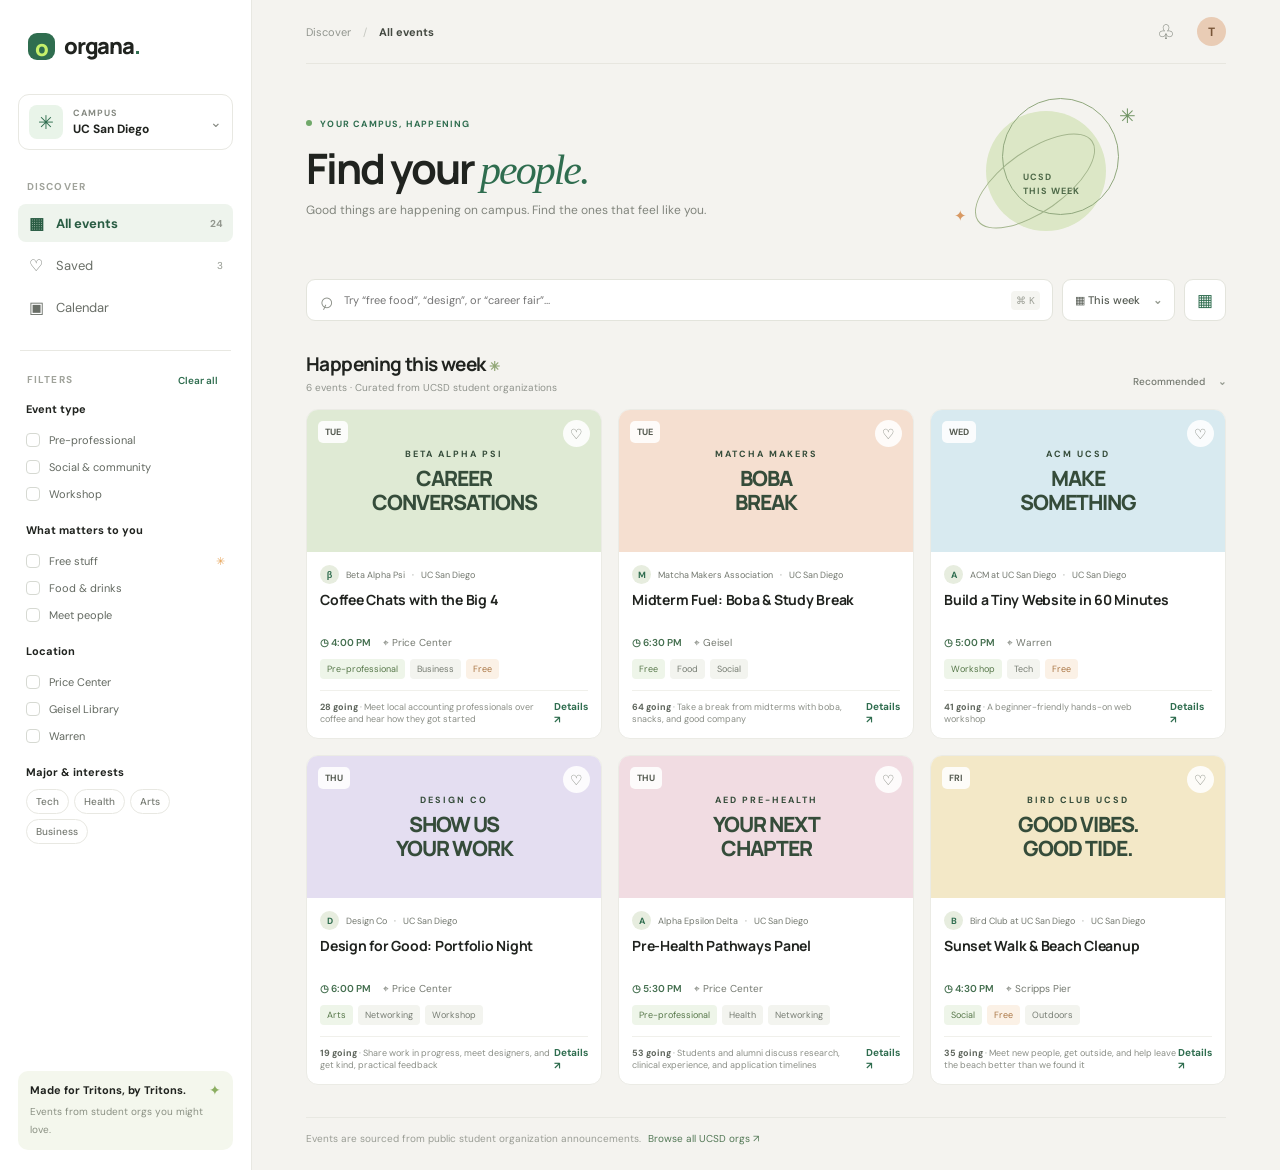
==== index.html @ 0b3c29c9 "frontend demo" ====
<!doctype html>
<html lang="en">
<head>
  <meta charset="UTF-8" />
  <meta name="viewport" content="width=device-width, initial-scale=1.0" />
  <meta name="theme-color" content="#f4f3ef" />
  <title>Organa — UC San Diego events</title>
  <link rel="preconnect" href="https://fonts.googleapis.com">
  <link rel="preconnect" href="https://fonts.gstatic.com" crossorigin>
  <link href="https://fonts.googleapis.com/css2?family=DM+Sans:wght@400;500;600;700&family=Manrope:wght@400;500;600;700;800&display=swap" rel="stylesheet">
  <link rel="stylesheet" href="src/styles.css" />
</head>
<body>
  <div class="app-shell">
    <aside class="sidebar">
      <a class="brand" href="#"><span class="brand-mark">o</span><span>organa<span class="brand-period">.</span></span></a>
      <div class="campus-switch"><span class="campus-icon">✳</span><span><small>CAMPUS</small><strong>UC San Diego</strong></span><span class="chevron">⌄</span></div>
      <div class="nav-label">DISCOVER</div>
      <a class="nav-item active" href="#"><span>▦</span> All events <span class="nav-count">24</span></a>
      <a class="nav-item" href="#"><span>♡</span> Saved <span class="nav-count">3</span></a>
      <a class="nav-item" href="#"><span>▣</span> Calendar</a>
      <div class="sidebar-divider"></div>
      <div class="filter-heading"><span>FILTERS</span><button id="clear-filters">Clear all</button></div>
      <section class="filter-group"><h3>Event type</h3>
        <label><input type="checkbox" value="Pre-professional" class="tag-filter"><span class="check"></span> Pre-professional</label>
        <label><input type="checkbox" value="Social" class="tag-filter"><span class="check"></span> Social & community</label>
        <label><input type="checkbox" value="Workshop" class="tag-filter"><span class="check"></span> Workshop</label>
      </section>
      <section class="filter-group"><h3>What matters to you</h3>
        <label><input type="checkbox" value="Free" class="tag-filter"><span class="check"></span> Free stuff <span class="filter-emoji">✳</span></label>
        <label><input type="checkbox" value="Food" class="tag-filter"><span class="check"></span> Food & drinks</label>
        <label><input type="checkbox" value="Networking" class="tag-filter"><span class="check"></span> Meet people</label>
      </section>
      <section class="filter-group"><h3>Location</h3>
        <label><input type="checkbox" value="Price Center" class="tag-filter"><span class="check"></span> Price Center</label>
        <label><input type="checkbox" value="Geisel" class="tag-filter"><span class="check"></span> Geisel Library</label>
        <label><input type="checkbox" value="Warren" class="tag-filter"><span class="check"></span> Warren</label>
      </section>
      <section class="filter-group"><h3>Major & interests</h3>
        <div class="chip-list"><button class="interest-chip">Tech</button><button class="interest-chip">Health</button><button class="interest-chip">Arts</button><button class="interest-chip">Business</button></div>
      </section>
      <div class="sidebar-note"><span>✦</span><p>Made for Tritons, by Tritons.</p><small>Events from student orgs you might love.</small></div>
    </aside>
    <main class="main-content">
      <header class="topbar"><div class="breadcrumbs">Discover <span>/</span> <strong>All events</strong></div><div class="top-actions"><button class="icon-button" aria-label="Notifications">♧</button><div class="avatar">T</div></div></header>
      <section class="welcome"><div><div class="eyebrow"><span class="live-dot"></span> YOUR CAMPUS, HAPPENING</div><h1>Find your <em>people.</em></h1><p>Good things are happening on campus. Find the ones that feel like you.</p></div><div class="welcome-art" aria-hidden="true"><div class="sun"></div><span class="spark s1">✳</span><span class="spark s2">✦</span><span class="orbit"></span><span class="art-label">UCSD<br>THIS WEEK</span></div></section>
      <div class="search-row"><div class="search-box"><span>⌕</span><input id="search" placeholder="Try “free food”, “design”, or “career fair”…" /><kbd>⌘ K</kbd></div><button class="date-button">▦ <span>This week</span> <b>⌄</b></button><button class="view-toggle" title="Grid view">▦</button></div>
      <div class="section-head"><div><h2>Happening this week <span>✳</span></h2><p id="event-count">Curated from UCSD student organizations</p></div><button class="sort-button">Recommended <b>⌄</b></button></div>
      <div class="active-filters" id="active-filters"></div>
      <section class="event-grid" id="event-grid" aria-live="polite"></section>
      <div class="empty-state" id="empty-state" hidden><span>☁</span><h3>No events match those filters</h3><p>Try removing a filter or searching something else.</p><button id="empty-clear">Clear filters</button></div>
      <footer>Events are sourced from public student organization announcements. <a href="https://studentorg.ucsd.edu/" target="_blank" rel="noreferrer">Browse all UCSD orgs ↗</a></footer>
    </main>
  </div>
  <script src="src/app.js"></script>
</body>
</html>
---- src/styles.css ----
@import url('https://fonts.googleapis.com/css2?family=DM+Sans:wght@400;500;600;700&family=Manrope:wght@400;500;600;700;800&display=swap');
:root{--ink:#20231f;--muted:#858981;--line:#e8e8e2;--paper:#f4f3ef;--white:#fff;--green:#2f6d4f;--lime:#c6f06b;--orange:#f3a768;--blue:#b4d8e8;--purple:#cbbbe7}*{box-sizing:border-box}body{margin:0;background:var(--paper);color:var(--ink);font-family:'DM Sans',sans-serif;font-size:14px}.app-shell{display:flex;min-height:100vh}.sidebar{width:252px;flex-shrink:0;background:#fff;border-right:1px solid var(--line);padding:28px 18px 20px;display:flex;flex-direction:column}.brand{height:36px;display:flex;align-items:center;gap:9px;color:var(--ink);text-decoration:none;font:800 22px Manrope,sans-serif;letter-spacing:-1.2px;margin:0 10px 30px}.brand-mark{width:27px;height:27px;background:var(--green);color:var(--lime);border-radius:9px;display:grid;place-items:center;font:800 22px Manrope}.brand-period{color:var(--green)}.campus-switch{border:1px solid var(--line);border-radius:11px;padding:10px;display:flex;align-items:center;gap:10px;margin-bottom:30px}.campus-icon{background:#e9f4e9;color:var(--green);border-radius:8px;width:34px;height:34px;display:grid;place-items:center;font-size:19px}.campus-switch small{display:block;font-size:9px;color:var(--muted);letter-spacing:1px;font-weight:700}.campus-switch strong{font-size:12px}.chevron{margin-left:auto;color:var(--muted)}.nav-label,.filter-heading{font-size:10px;letter-spacing:1.1px;color:#a0a39b;font-weight:700;padding:0 9px 9px}.nav-item{height:38px;padding:0 10px;border-radius:8px;display:flex;align-items:center;gap:12px;color:#696e67;text-decoration:none;font-size:13px;margin:2px 0}.nav-item>span:first-child{font-size:16px;width:16px;text-align:center}.nav-item.active{background:#eef4ed;color:#295c43;font-weight:700}.nav-count{margin-left:auto;font-size:10px;color:#92978e}.sidebar-divider{height:1px;background:var(--line);margin:22px 2px}.filter-heading{display:flex;justify-content:space-between;padding-bottom:14px}.filter-heading button{border:0;background:none;color:var(--green);font:600 10px 'DM Sans';cursor:pointer}.filter-group{padding:0 8px 16px}.filter-group h3{font-size:11px;margin:0 0 10px;font-weight:700}.filter-group label{display:flex;align-items:center;gap:9px;height:27px;color:#636961;font-size:11px;cursor:pointer}.filter-group input{position:absolute;opacity:0}.check{width:14px;height:14px;border:1px solid #d6d9d2;border-radius:4px;display:inline-grid;place-items:center}.filter-group input:checked+.check{background:var(--green);border-color:var(--green)}.filter-group input:checked+.check:after{content:'✓';font-size:10px;color:white}.filter-emoji{margin-left:auto;color:#e7a458}.chip-list{display:flex;flex-wrap:wrap;gap:5px}.interest-chip{border:1px solid var(--line);background:#fff;border-radius:14px;padding:5px 9px;font:500 10px 'DM Sans';color:#777b73;cursor:pointer}.interest-chip.selected{background:#eaf2e9;color:var(--green);border-color:#b8ceb9}.sidebar-note{margin-top:auto;background:#f4f7ed;border-radius:10px;padding:12px 12px 13px;position:relative}.sidebar-note>span{position:absolute;right:12px;top:10px;color:#8bae61}.sidebar-note p{font-size:11px;font-weight:700;margin:0 0 4px}.sidebar-note small{font-size:10px;color:#8a9083}.main-content{max-width:1440px;width:100%;padding:0 54px 25px;margin:0 auto}.topbar{height:64px;border-bottom:1px solid #e7e6df;display:flex;align-items:center;justify-content:space-between}.breadcrumbs{font-size:11px;color:#91958e}.breadcrumbs span{padding:0 9px;color:#c6c8c1}.breadcrumbs strong{color:#444941}.top-actions{display:flex;align-items:center;gap:16px}.icon-button{border:0;background:none;font-size:20px;color:#73796f}.avatar{width:29px;height:29px;border-radius:50%;background:#e9ccb5;color:#785538;display:grid;place-items:center;font-weight:700;font-size:12px}.welcome{height:208px;display:flex;align-items:center;justify-content:space-between;overflow:hidden;position:relative}.eyebrow{font-size:9px;font-weight:700;letter-spacing:1.2px;color:var(--green)}.live-dot{display:inline-block;width:6px;height:6px;border-radius:50%;background:#70a86a;margin:0 5px 1px 0}.welcome h1{font:700 42px Manrope,sans-serif;letter-spacing:-2px;margin:9px 0 5px}.welcome h1 em{font-family:Georgia,serif;font-weight:400;color:var(--green)}.welcome p{font-size:12px;color:#81857d;margin:0}.welcome-art{height:170px;width:230px;position:relative;margin-right:60px}.sun{position:absolute;width:120px;height:120px;background:#dce7c6;border-radius:50%;top:28px;left:50px}.sun:after{content:'';position:absolute;border:1px solid #91a87e;width:115px;height:115px;left:16px;top:-13px;border-radius:50%}.orbit{position:absolute;width:140px;height:62px;border:1px solid #a3b58c;border-radius:50%;transform:rotate(-35deg);top:67px;left:29px}.art-label{position:absolute;top:88px;left:87px;font-size:9px;letter-spacing:1px;line-height:1.5;font-weight:700;color:#4e6948}.spark{position:absolute;color:#6f9363}.s1{font-size:20px;top:20px;right:30px}.s2{font-size:15px;left:18px;bottom:27px;color:#d89963}.search-row{display:flex;gap:9px;margin:7px 0 30px}.search-box{height:42px;border:1px solid #e3e4dc;background:#fff;border-radius:9px;display:flex;align-items:center;padding:0 12px;gap:9px;flex:1;color:#8a8e86}.search-box>span{font-size:23px;transform:rotate(-20deg)}.search-box input{border:0;outline:0;flex:1;font:11px 'DM Sans';color:var(--ink);min-width:0}.search-box kbd{font:10px 'DM Sans';color:#9da097;background:#f5f5f1;border-radius:4px;padding:3px 5px}.date-button,.view-toggle{border:1px solid #e3e4dc;background:#fff;border-radius:9px;height:42px;color:#555b53;font:500 11px 'DM Sans';padding:0 12px}.date-button b,.sort-button b{margin-left:10px;color:#969b91}.view-toggle{width:42px;font-size:17px;padding:0;color:var(--green)}.section-head{display:flex;align-items:end;justify-content:space-between;margin-bottom:15px}.section-head h2{font:700 19px Manrope,sans-serif;letter-spacing:-.6px;margin:0 0 4px}.section-head h2 span{font-size:13px;color:#92a777}.section-head p{margin:0;color:#90948d;font-size:10px}.sort-button{border:0;background:none;font:500 10px 'DM Sans';color:#73786f;padding:6px 0}.event-grid{display:grid;grid-template-columns:repeat(3,minmax(0,1fr));gap:16px}.event-card{background:#fff;border:1px solid #ebebe5;border-radius:12px;overflow:hidden;transition:transform .2s,box-shadow .2s;min-width:0}.event-card:hover{transform:translateY(-3px);box-shadow:0 10px 25px #29322112}.event-image{height:142px;position:relative;overflow:hidden;background:#dfe9d7}.event-image img{width:100%;height:100%;object-fit:cover;display:block}.event-image .poster{position:absolute;inset:0;display:grid;place-items:center;text-align:center;font:800 21px Manrope,sans-serif;line-height:1.1;letter-spacing:-1px;color:#354c3a}.poster small{font:700 9px 'DM Sans';letter-spacing:2px;display:block;margin-bottom:7px}.poster-badge{position:absolute;left:11px;top:11px;background:#ffffffdf;border-radius:5px;padding:5px 7px;font-size:9px;font-weight:700;color:#555b51}.bookmark{position:absolute;right:11px;top:10px;border:0;background:#ffffffdf;border-radius:50%;width:27px;height:27px;font-size:14px;color:#74796f;cursor:pointer}.bookmark.saved{color:#bd684b}.card-body{padding:13px 13px 12px}.org-row{display:flex;align-items:center;gap:7px;color:#73786f;font-size:9px;margin-bottom:7px}.org-avatar{width:19px;height:19px;border-radius:50%;background:#e7eddf;display:grid;place-items:center;color:var(--green);font-size:9px;font-weight:700}.event-card h3{font:700 14px Manrope,sans-serif;letter-spacing:-.25px;line-height:1.3;margin:0 0 9px;min-height:36px}.event-meta{display:flex;gap:12px;color:#747970;font-size:10px;margin-bottom:10px}.event-meta span:first-child{color:#436e4e;font-weight:600}.tags{display:flex;gap:5px;flex-wrap:wrap}.tag{padding:4px 7px;background:#f3f4ef;border-radius:4px;color:#777d73;font-size:9px}.tag.green{background:#eef5e9;color:#567749}.tag.orange{background:#fbf1e6;color:#aa7543}.card-bottom{border-top:1px solid #f0f0eb;margin-top:11px;padding-top:9px;display:flex;justify-content:space-between;align-items:center}.attending{font-size:9px;color:#8a8e86}.attending b{color:#5e655c}.card-bottom a{font-size:10px;color:var(--green);font-weight:700;text-decoration:none}.active-filters{display:flex;gap:6px;margin:-6px 0 14px;flex-wrap:wrap}.active-filters:empty{display:none}.active-filter{background:#e7efe5;color:#44674a;border-radius:14px;padding:5px 9px;font-size:10px;cursor:pointer}.empty-state{text-align:center;padding:60px 20px;color:#777}.empty-state>span{font-size:32px;color:#9ab28d}.empty-state h3{font:700 17px Manrope;color:var(--ink);margin:10px 0 5px}.empty-state p{font-size:12px}.empty-state button{background:var(--green);color:#fff;border:0;border-radius:6px;padding:8px 14px;font:600 11px 'DM Sans';cursor:pointer}footer{border-top:1px solid #e8e8e2;margin-top:32px;padding-top:14px;color:#9a9d95;font-size:10px}footer a{color:#537856;text-decoration:none;margin-left:4px}@media(max-width:1050px){.main-content{padding:0 30px 24px}.event-grid{grid-template-columns:repeat(2,minmax(0,1fr))}.sidebar{width:225px}.welcome-art{margin-right:5px}}@media(max-width:720px){.sidebar{display:none}.main-content{padding:0 18px 20px}.welcome{height:180px}.welcome h1{font-size:35px}.welcome-art{width:130px;transform:scale(.75);transform-origin:center right;margin-right:-15px}.event-grid{grid-template-columns:1fr}.event-image{height:180px}.search-row .date-button{padding:0 8px}.search-box kbd{display:none}.section-head h2{font-size:17px}}
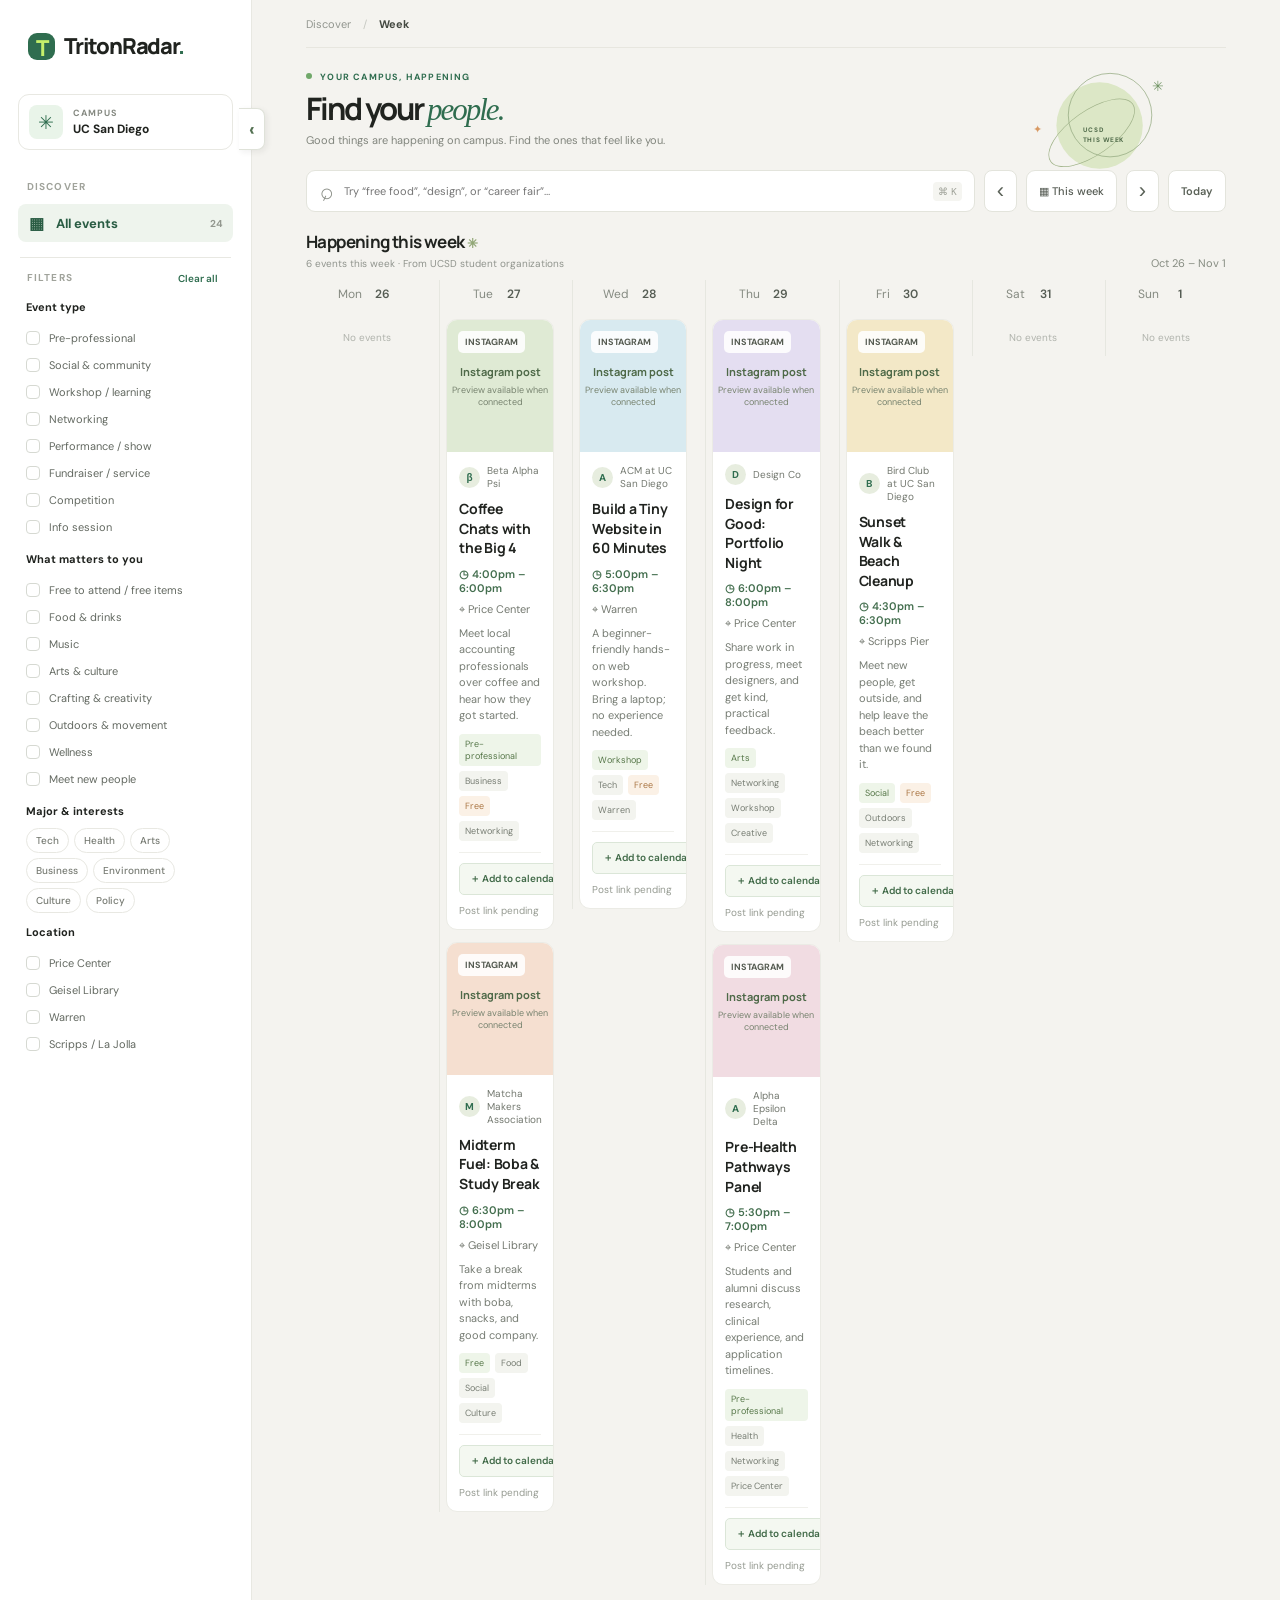
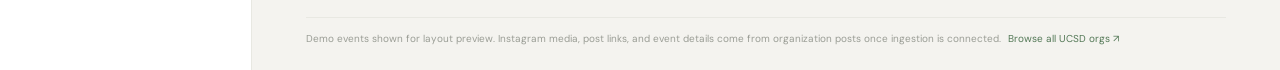
==== commit afd6ce09: "frontend rework" ====
--- a/index.html
+++ b/index.html
@@ -1,57 +1,27 @@
 <!doctype html>
-<html lang="en">
-<head>
-  <meta charset="UTF-8" />
-  <meta name="viewport" content="width=device-width, initial-scale=1.0" />
-  <meta name="theme-color" content="#f4f3ef" />
-  <title>Organa — UC San Diego events</title>
-  <link rel="preconnect" href="https://fonts.googleapis.com">
-  <link rel="preconnect" href="https://fonts.gstatic.com" crossorigin>
-  <link href="https://fonts.googleapis.com/css2?family=DM+Sans:wght@400;500;600;700&family=Manrope:wght@400;500;600;700;800&display=swap" rel="stylesheet">
-  <link rel="stylesheet" href="src/styles.css" />
-</head>
-<body>
-  <div class="app-shell">
-    <aside class="sidebar">
-      <a class="brand" href="#"><span class="brand-mark">o</span><span>organa<span class="brand-period">.</span></span></a>
-      <div class="campus-switch"><span class="campus-icon">✳</span><span><small>CAMPUS</small><strong>UC San Diego</strong></span><span class="chevron">⌄</span></div>
-      <div class="nav-label">DISCOVER</div>
-      <a class="nav-item active" href="#"><span>▦</span> All events <span class="nav-count">24</span></a>
-      <a class="nav-item" href="#"><span>♡</span> Saved <span class="nav-count">3</span></a>
-      <a class="nav-item" href="#"><span>▣</span> Calendar</a>
-      <div class="sidebar-divider"></div>
-      <div class="filter-heading"><span>FILTERS</span><button id="clear-filters">Clear all</button></div>
-      <section class="filter-group"><h3>Event type</h3>
-        <label><input type="checkbox" value="Pre-professional" class="tag-filter"><span class="check"></span> Pre-professional</label>
-        <label><input type="checkbox" value="Social" class="tag-filter"><span class="check"></span> Social & community</label>
-        <label><input type="checkbox" value="Workshop" class="tag-filter"><span class="check"></span> Workshop</label>
-      </section>
-      <section class="filter-group"><h3>What matters to you</h3>
-        <label><input type="checkbox" value="Free" class="tag-filter"><span class="check"></span> Free stuff <span class="filter-emoji">✳</span></label>
-        <label><input type="checkbox" value="Food" class="tag-filter"><span class="check"></span> Food & drinks</label>
-        <label><input type="checkbox" value="Networking" class="tag-filter"><span class="check"></span> Meet people</label>
-      </section>
-      <section class="filter-group"><h3>Location</h3>
-        <label><input type="checkbox" value="Price Center" class="tag-filter"><span class="check"></span> Price Center</label>
-        <label><input type="checkbox" value="Geisel" class="tag-filter"><span class="check"></span> Geisel Library</label>
-        <label><input type="checkbox" value="Warren" class="tag-filter"><span class="check"></span> Warren</label>
-      </section>
-      <section class="filter-group"><h3>Major & interests</h3>
-        <div class="chip-list"><button class="interest-chip">Tech</button><button class="interest-chip">Health</button><button class="interest-chip">Arts</button><button class="interest-chip">Business</button></div>
-      </section>
-      <div class="sidebar-note"><span>✦</span><p>Made for Tritons, by Tritons.</p><small>Events from student orgs you might love.</small></div>
-    </aside>
-    <main class="main-content">
-      <header class="topbar"><div class="breadcrumbs">Discover <span>/</span> <strong>All events</strong></div><div class="top-actions"><button class="icon-button" aria-label="Notifications">♧</button><div class="avatar">T</div></div></header>
-      <section class="welcome"><div><div class="eyebrow"><span class="live-dot"></span> YOUR CAMPUS, HAPPENING</div><h1>Find your <em>people.</em></h1><p>Good things are happening on campus. Find the ones that feel like you.</p></div><div class="welcome-art" aria-hidden="true"><div class="sun"></div><span class="spark s1">✳</span><span class="spark s2">✦</span><span class="orbit"></span><span class="art-label">UCSD<br>THIS WEEK</span></div></section>
-      <div class="search-row"><div class="search-box"><span>⌕</span><input id="search" placeholder="Try “free food”, “design”, or “career fair”…" /><kbd>⌘ K</kbd></div><button class="date-button">▦ <span>This week</span> <b>⌄</b></button><button class="view-toggle" title="Grid view">▦</button></div>
-      <div class="section-head"><div><h2>Happening this week <span>✳</span></h2><p id="event-count">Curated from UCSD student organizations</p></div><button class="sort-button">Recommended <b>⌄</b></button></div>
-      <div class="active-filters" id="active-filters"></div>
-      <section class="event-grid" id="event-grid" aria-live="polite"></section>
-      <div class="empty-state" id="empty-state" hidden><span>☁</span><h3>No events match those filters</h3><p>Try removing a filter or searching something else.</p><button id="empty-clear">Clear filters</button></div>
-      <footer>Events are sourced from public student organization announcements. <a href="https://studentorg.ucsd.edu/" target="_blank" rel="noreferrer">Browse all UCSD orgs ↗</a></footer>
-    </main>
-  </div>
-  <script src="src/app.js"></script>
-</body>
-</html>
+<html lang="en"><head><meta charset="UTF-8"/><meta name="viewport" content="width=device-width, initial-scale=1.0"/><meta name="theme-color" content="#f4f3ef"/><title>TritonRadar — UC San Diego events</title><link rel="preconnect" href="https://fonts.googleapis.com"><link rel="preconnect" href="https://fonts.gstatic.com" crossorigin><link href="https://fonts.googleapis.com/css2?family=DM+Sans:wght@400;500;600;700&family=Manrope:wght@400;500;600;700;800&display=swap" rel="stylesheet"><link rel="stylesheet" href="src/styles.css"/></head>
+<body><div class="app-shell"><button class="sidebar-tab" id="sidebar-tab" aria-label="Close filters sidebar" title="Close sidebar">‹</button><aside class="sidebar">
+<div class="brand-row"><a class="brand" href="#"><span class="brand-mark">T</span><span>TritonRadar<span class="brand-period">.</span></span></a></div>
+<div class="campus-label"><span class="campus-icon">✳</span><span><small>CAMPUS</small><strong>UC San Diego</strong></span></div>
+<div class="nav-label">DISCOVER</div><a class="nav-item active" href="#"><span>▦</span> All events <span class="nav-count">24</span></a>
+<div class="sidebar-divider"></div><div class="filter-heading"><span>FILTERS</span><button id="clear-filters">Clear all</button></div>
+<section class="filter-group" data-filter-group="event-type"><h3>Event type</h3>
+<label><input type="checkbox" value="Pre-professional" class="tag-filter"><span class="check"></span> Pre-professional</label><label><input type="checkbox" value="Social" class="tag-filter"><span class="check"></span> Social & community</label><label><input type="checkbox" value="Workshop" class="tag-filter"><span class="check"></span> Workshop / learning</label><label><input type="checkbox" value="Networking" class="tag-filter"><span class="check"></span> Networking</label><label><input type="checkbox" value="Performance" class="tag-filter"><span class="check"></span> Performance / show</label><label><input type="checkbox" value="Fundraiser" class="tag-filter"><span class="check"></span> Fundraiser / service</label><label><input type="checkbox" value="Competition" class="tag-filter"><span class="check"></span> Competition</label><label><input type="checkbox" value="Info session" class="tag-filter"><span class="check"></span> Info session</label></section>
+<section class="filter-group" data-filter-group="what-matters"><h3>What matters to you</h3><label><input type="checkbox" value="Free" class="tag-filter"><span class="check"></span> Free to attend / free items</label><label><input type="checkbox" value="Food" class="tag-filter"><span class="check"></span> Food & drinks</label><label><input type="checkbox" value="Music" class="tag-filter"><span class="check"></span> Music</label><label><input type="checkbox" value="Arts" class="tag-filter"><span class="check"></span> Arts & culture</label><label><input type="checkbox" value="Creative" class="tag-filter"><span class="check"></span> Crafting & creativity</label><label><input type="checkbox" value="Outdoors" class="tag-filter"><span class="check"></span> Outdoors & movement</label><label><input type="checkbox" value="Wellness" class="tag-filter"><span class="check"></span> Wellness</label><label><input type="checkbox" value="Networking" class="tag-filter"><span class="check"></span> Meet new people</label></section>
+<section class="filter-group" data-filter-group="major-interest"><h3>Major & interests</h3><div class="chip-list"><button class="interest-chip">Tech</button><button class="interest-chip">Health</button><button class="interest-chip">Arts</button><button class="interest-chip">Business</button><button class="interest-chip">Environment</button><button class="interest-chip">Culture</button><button class="interest-chip">Policy</button></div></section>
+<section class="filter-group" data-filter-group="location"><h3>Location</h3><label><input type="checkbox" value="Price Center" class="tag-filter"><span class="check"></span> Price Center</label><label><input type="checkbox" value="Geisel" class="tag-filter"><span class="check"></span> Geisel Library</label><label><input type="checkbox" value="Warren" class="tag-filter"><span class="check"></span> Warren</label><label><input type="checkbox" value="Scripps Pier" class="tag-filter"><span class="check"></span> Scripps / La Jolla</label></section>
+</aside>
+<main class="main-content"><header class="topbar"><div class="breadcrumbs">Discover <span>/</span> <strong>Week</strong></div></header>
+<section class="welcome"><div><div class="eyebrow"><span class="live-dot"></span> YOUR CAMPUS, HAPPENING</div><h1>Find your <em>people.</em></h1><p>Good things are happening on campus. Find the ones that feel like you.</p></div><div class="welcome-art" aria-hidden="true"><div class="sun"></div><span class="spark s1">✳</span><span class="spark s2">✦</span><span class="orbit"></span><span class="art-label">UCSD<br>THIS WEEK</span></div></section>
+<div class="search-row"><div class="search-box"><span>⌕</span><input id="search" placeholder="Try “free food”, “design”, or “career fair”…"/><kbd>⌘ K</kbd></div><button class="week-control" id="prev-week" aria-label="Previous week">‹</button><button class="date-button" id="week-label">▦ <span>This week</span></button><button class="week-control" id="next-week" aria-label="Next week">›</button><button class="today-button" id="today">Today</button></div>
+<div class="section-head"><div><h2>Happening this week <span>✳</span></h2><p id="event-count">Curated from UCSD student organizations</p></div><div class="week-range" id="week-range"></div></div><div class="active-filters" id="active-filters"></div>
+<section class="week-calendar" id="week-calendar" aria-live="polite"></section><div class="empty-state" id="empty-state" hidden><span>☁</span><h3>No events match those filters</h3><p>Try removing a filter or searching something else.</p><button id="empty-clear">Clear filters</button></div>
+<footer>Demo events shown for layout preview. Instagram media, post links, and event details come from organization posts once ingestion is connected. <a href="https://studentorg.ucsd.edu/" target="_blank" rel="noreferrer">Browse all UCSD orgs ↗</a></footer></main></div><script src="src/app.js"></script></body></html>
+
+
+
+
+
+
+
+
--- a/src/styles.css
+++ b/src/styles.css
@@ -1,2 +1,17 @@
 @import url('https://fonts.googleapis.com/css2?family=DM+Sans:wght@400;500;600;700&family=Manrope:wght@400;500;600;700;800&display=swap');
 :root{--ink:#20231f;--muted:#858981;--line:#e8e8e2;--paper:#f4f3ef;--white:#fff;--green:#2f6d4f;--lime:#c6f06b;--orange:#f3a768;--blue:#b4d8e8;--purple:#cbbbe7}*{box-sizing:border-box}body{margin:0;background:var(--paper);color:var(--ink);font-family:'DM Sans',sans-serif;font-size:14px}.app-shell{display:flex;min-height:100vh}.sidebar{width:252px;flex-shrink:0;background:#fff;border-right:1px solid var(--line);padding:28px 18px 20px;display:flex;flex-direction:column}.brand{height:36px;display:flex;align-items:center;gap:9px;color:var(--ink);text-decoration:none;font:800 22px Manrope,sans-serif;letter-spacing:-1.2px;margin:0 10px 30px}.brand-mark{width:27px;height:27px;background:var(--green);color:var(--lime);border-radius:9px;display:grid;place-items:center;font:800 22px Manrope}.brand-period{color:var(--green)}.campus-switch{border:1px solid var(--line);border-radius:11px;padding:10px;display:flex;align-items:center;gap:10px;margin-bottom:30px}.campus-icon{background:#e9f4e9;color:var(--green);border-radius:8px;width:34px;height:34px;display:grid;place-items:center;font-size:19px}.campus-switch small{display:block;font-size:9px;color:var(--muted);letter-spacing:1px;font-weight:700}.campus-switch strong{font-size:12px}.chevron{margin-left:auto;color:var(--muted)}.nav-label,.filter-heading{font-size:10px;letter-spacing:1.1px;color:#a0a39b;font-weight:700;padding:0 9px 9px}.nav-item{height:38px;padding:0 10px;border-radius:8px;display:flex;align-items:center;gap:12px;color:#696e67;text-decoration:none;font-size:13px;margin:2px 0}.nav-item>span:first-child{font-size:16px;width:16px;text-align:center}.nav-item.active{background:#eef4ed;color:#295c43;font-weight:700}.nav-count{margin-left:auto;font-size:10px;color:#92978e}.sidebar-divider{height:1px;background:var(--line);margin:22px 2px}.filter-heading{display:flex;justify-content:space-between;padding-bottom:14px}.filter-heading button{border:0;background:none;color:var(--green);font:600 10px 'DM Sans';cursor:pointer}.filter-group{padding:0 8px 16px}.filter-group h3{font-size:11px;margin:0 0 10px;font-weight:700}.filter-group label{display:flex;align-items:center;gap:9px;height:27px;color:#636961;font-size:11px;cursor:pointer}.filter-group input{position:absolute;opacity:0}.check{width:14px;height:14px;border:1px solid #d6d9d2;border-radius:4px;display:inline-grid;place-items:center}.filter-group input:checked+.check{background:var(--green);border-color:var(--green)}.filter-group input:checked+.check:after{content:'✓';font-size:10px;color:white}.filter-emoji{margin-left:auto;color:#e7a458}.chip-list{display:flex;flex-wrap:wrap;gap:5px}.interest-chip{border:1px solid var(--line);background:#fff;border-radius:14px;padding:5px 9px;font:500 10px 'DM Sans';color:#777b73;cursor:pointer}.interest-chip.selected{background:#eaf2e9;color:var(--green);border-color:#b8ceb9}.sidebar-note{margin-top:auto;background:#f4f7ed;border-radius:10px;padding:12px 12px 13px;position:relative}.sidebar-note>span{position:absolute;right:12px;top:10px;color:#8bae61}.sidebar-note p{font-size:11px;font-weight:700;margin:0 0 4px}.sidebar-note small{font-size:10px;color:#8a9083}.main-content{max-width:1440px;width:100%;padding:0 54px 25px;margin:0 auto}.topbar{height:64px;border-bottom:1px solid #e7e6df;display:flex;align-items:center;justify-content:space-between}.breadcrumbs{font-size:11px;color:#91958e}.breadcrumbs span{padding:0 9px;color:#c6c8c1}.breadcrumbs strong{color:#444941}.top-actions{display:flex;align-items:center;gap:16px}.icon-button{border:0;background:none;font-size:20px;color:#73796f}.avatar{width:29px;height:29px;border-radius:50%;background:#e9ccb5;color:#785538;display:grid;place-items:center;font-weight:700;font-size:12px}.welcome{height:208px;display:flex;align-items:center;justify-content:space-between;overflow:hidden;position:relative}.eyebrow{font-size:9px;font-weight:700;letter-spacing:1.2px;color:var(--green)}.live-dot{display:inline-block;width:6px;height:6px;border-radius:50%;background:#70a86a;margin:0 5px 1px 0}.welcome h1{font:700 42px Manrope,sans-serif;letter-spacing:-2px;margin:9px 0 5px}.welcome h1 em{font-family:Georgia,serif;font-weight:400;color:var(--green)}.welcome p{font-size:12px;color:#81857d;margin:0}.welcome-art{height:170px;width:230px;position:relative;margin-right:60px}.sun{position:absolute;width:120px;height:120px;background:#dce7c6;border-radius:50%;top:28px;left:50px}.sun:after{content:'';position:absolute;border:1px solid #91a87e;width:115px;height:115px;left:16px;top:-13px;border-radius:50%}.orbit{position:absolute;width:140px;height:62px;border:1px solid #a3b58c;border-radius:50%;transform:rotate(-35deg);top:67px;left:29px}.art-label{position:absolute;top:88px;left:87px;font-size:9px;letter-spacing:1px;line-height:1.5;font-weight:700;color:#4e6948}.spark{position:absolute;color:#6f9363}.s1{font-size:20px;top:20px;right:30px}.s2{font-size:15px;left:18px;bottom:27px;color:#d89963}.search-row{display:flex;gap:9px;margin:7px 0 30px}.search-box{height:42px;border:1px solid #e3e4dc;background:#fff;border-radius:9px;display:flex;align-items:center;padding:0 12px;gap:9px;flex:1;color:#8a8e86}.search-box>span{font-size:23px;transform:rotate(-20deg)}.search-box input{border:0;outline:0;flex:1;font:11px 'DM Sans';color:var(--ink);min-width:0}.search-box kbd{font:10px 'DM Sans';color:#9da097;background:#f5f5f1;border-radius:4px;padding:3px 5px}.date-button,.view-toggle{border:1px solid #e3e4dc;background:#fff;border-radius:9px;height:42px;color:#555b53;font:500 11px 'DM Sans';padding:0 12px}.date-button b,.sort-button b{margin-left:10px;color:#969b91}.view-toggle{width:42px;font-size:17px;padding:0;color:var(--green)}.section-head{display:flex;align-items:end;justify-content:space-between;margin-bottom:15px}.section-head h2{font:700 19px Manrope,sans-serif;letter-spacing:-.6px;margin:0 0 4px}.section-head h2 span{font-size:13px;color:#92a777}.section-head p{margin:0;color:#90948d;font-size:10px}.sort-button{border:0;background:none;font:500 10px 'DM Sans';color:#73786f;padding:6px 0}.event-grid{display:grid;grid-template-columns:repeat(3,minmax(0,1fr));gap:16px}.event-card{background:#fff;border:1px solid #ebebe5;border-radius:12px;overflow:hidden;transition:transform .2s,box-shadow .2s;min-width:0}.event-card:hover{transform:translateY(-3px);box-shadow:0 10px 25px #29322112}.event-image{height:142px;position:relative;overflow:hidden;background:#dfe9d7}.event-image img{width:100%;height:100%;object-fit:cover;display:block}.event-image .poster{position:absolute;inset:0;display:grid;place-items:center;text-align:center;font:800 21px Manrope,sans-serif;line-height:1.1;letter-spacing:-1px;color:#354c3a}.poster small{font:700 9px 'DM Sans';letter-spacing:2px;display:block;margin-bottom:7px}.poster-badge{position:absolute;left:11px;top:11px;background:#ffffffdf;border-radius:5px;padding:5px 7px;font-size:9px;font-weight:700;color:#555b51}.bookmark{position:absolute;right:11px;top:10px;border:0;background:#ffffffdf;border-radius:50%;width:27px;height:27px;font-size:14px;color:#74796f;cursor:pointer}.bookmark.saved{color:#bd684b}.card-body{padding:13px 13px 12px}.org-row{display:flex;align-items:center;gap:7px;color:#73786f;font-size:9px;margin-bottom:7px}.org-avatar{width:19px;height:19px;border-radius:50%;background:#e7eddf;display:grid;place-items:center;color:var(--green);font-size:9px;font-weight:700}.event-card h3{font:700 14px Manrope,sans-serif;letter-spacing:-.25px;line-height:1.3;margin:0 0 9px;min-height:36px}.event-meta{display:flex;gap:12px;color:#747970;font-size:10px;margin-bottom:10px}.event-meta span:first-child{color:#436e4e;font-weight:600}.tags{display:flex;gap:5px;flex-wrap:wrap}.tag{padding:4px 7px;background:#f3f4ef;border-radius:4px;color:#777d73;font-size:9px}.tag.green{background:#eef5e9;color:#567749}.tag.orange{background:#fbf1e6;color:#aa7543}.card-bottom{border-top:1px solid #f0f0eb;margin-top:11px;padding-top:9px;display:flex;justify-content:space-between;align-items:center}.attending{font-size:9px;color:#8a8e86}.attending b{color:#5e655c}.card-bottom a{font-size:10px;color:var(--green);font-weight:700;text-decoration:none}.active-filters{display:flex;gap:6px;margin:-6px 0 14px;flex-wrap:wrap}.active-filters:empty{display:none}.active-filter{background:#e7efe5;color:#44674a;border-radius:14px;padding:5px 9px;font-size:10px;cursor:pointer}.empty-state{text-align:center;padding:60px 20px;color:#777}.empty-state>span{font-size:32px;color:#9ab28d}.empty-state h3{font:700 17px Manrope;color:var(--ink);margin:10px 0 5px}.empty-state p{font-size:12px}.empty-state button{background:var(--green);color:#fff;border:0;border-radius:6px;padding:8px 14px;font:600 11px 'DM Sans';cursor:pointer}footer{border-top:1px solid #e8e8e2;margin-top:32px;padding-top:14px;color:#9a9d95;font-size:10px}footer a{color:#537856;text-decoration:none;margin-left:4px}@media(max-width:1050px){.main-content{padding:0 30px 24px}.event-grid{grid-template-columns:repeat(2,minmax(0,1fr))}.sidebar{width:225px}.welcome-art{margin-right:5px}}@media(max-width:720px){.sidebar{display:none}.main-content{padding:0 18px 20px}.welcome{height:180px}.welcome h1{font-size:35px}.welcome-art{width:130px;transform:scale(.75);transform-origin:center right;margin-right:-15px}.event-grid{grid-template-columns:1fr}.event-image{height:180px}.search-row .date-button{padding:0 8px}.search-box kbd{display:none}.section-head h2{font-size:17px}}
+/* Week calendar + event source and calendar actions */
+.campus-label{border:1px solid var(--line);border-radius:11px;padding:10px;display:flex;align-items:center;gap:10px;margin-bottom:30px}.campus-label small{display:block;font-size:9px;color:var(--muted);letter-spacing:1px;font-weight:700}.campus-label strong{font-size:12px}.week-control,.today-button{height:42px;border:1px solid #e3e4dc;background:white;border-radius:8px;color:#5b6258;cursor:pointer}.week-control{width:33px;font-size:22px}.today-button{padding:0 12px;font:600 11px 'DM Sans'}.date-button{cursor:default}.week-range{font-size:11px;color:#858b80}.week-calendar{display:grid;grid-template-columns:repeat(7,minmax(0,1fr));gap:8px;align-items:start;min-height:200px}.day-column{min-width:0;border-left:1px solid #e6e7e0;padding:0 4px}.day-column:first-child{border-left:0}.day-heading{display:flex;align-items:center;justify-content:center;gap:7px;padding:0 0 10px;color:#858a81;font-size:10px}.day-heading b{font-size:11px;font-weight:600;color:#555c53;width:23px;height:23px;display:grid;place-items:center;border-radius:50%}.is-today .day-heading{color:var(--green);font-weight:700}.is-today .day-heading b{background:var(--green);color:white}.day-events{display:flex;flex-direction:column;gap:9px}.event-card{border-radius:9px}.event-image{height:85px;display:flex;align-items:center;justify-content:center;position:relative;overflow:hidden;text-decoration:none}.event-image img{width:100%;height:100%;object-fit:cover}.image-placeholder{display:flex;flex-direction:column;text-align:center;color:#4e6948;gap:5px}.image-placeholder b{font:700 11px Manrope}.image-placeholder small{font-size:9px;color:#77836f}.poster-badge{font-size:8px}.card-body{padding:9px}.org-row{font-size:8px;gap:5px;margin-bottom:6px}.org-avatar{width:17px;height:17px;font-size:8px;flex:none}.event-card h3{font-size:11px;line-height:1.3;min-height:0;margin-bottom:7px}.event-meta{display:flex;flex-direction:column;gap:4px;font-size:9px;margin-bottom:7px}.event-description{font-size:9px;line-height:1.4;color:#777d74;margin:0 0 8px}.tags{gap:4px}.tag{font-size:8px;padding:3px 5px}.card-actions{border-top:1px solid #f0f0eb;margin-top:9px;padding-top:8px;display:flex;flex-direction:column;align-items:flex-start;gap:7px}.ics-button{border:1px solid #dbe6d8;background:#f4f8f1;color:#416a48;border-radius:5px;padding:6px 7px;font:600 9px 'DM Sans';cursor:pointer;white-space:nowrap}.ics-button span{font-size:8px;color:#7d8e79;margin-left:2px}.source-link,.source-pending{font-size:9px;color:#537856;text-decoration:none}.source-pending{color:#969b92}.no-day-events{font-size:9px;text-align:center;color:#b0b3ac;padding:8px 1px}.active-filters{margin-top:-6px}.empty-state{padding:50px 20px}@media(max-width:1150px){.week-calendar{grid-template-columns:repeat(4,minmax(0,1fr));row-gap:18px}.day-column:nth-child(5){border-left:0}}@media(max-width:720px){.week-calendar{grid-template-columns:repeat(2,minmax(0,1fr));row-gap:18px}.day-column:nth-child(odd){border-left:0}.day-column:nth-child(5){border-left:0}.event-image{height:130px}.event-card h3{font-size:13px}.event-meta{flex-direction:row;flex-wrap:wrap;font-size:10px}.event-description{font-size:10px}.main-content{padding-left:12px;padding-right:12px}.date-button{padding:0 8px}.week-range{display:none}}
+/* Compact header, broad matching, and collapsible filters */
+.sidebar{transition:width .2s ease,padding .2s ease;overflow:hidden}.sidebar-closed .sidebar{width:0;padding-left:0;padding-right:0;border-right:0}.sidebar-closed .main-content{max-width:none}.sidebar-toggle{border:1px solid #e3e4dc;background:#fff;border-radius:7px;padding:7px 9px;color:#596257;font:600 10px 'DM Sans';cursor:pointer;white-space:nowrap}.sidebar-toggle span{margin-left:5px}.topbar{height:48px;gap:14px}.breadcrumbs{margin-right:auto}.welcome{height:122px}.welcome h1{font-size:31px;margin:4px 0}.welcome p{font-size:11px}.welcome-art{transform:scale(.72);transform-origin:right center;margin-right:40px;height:130px}.search-row{margin:0 0 18px}.section-head{margin-bottom:10px}.section-head h2{font-size:17px}.filter-group{padding-bottom:12px}.sidebar-divider{margin:13px 2px}@media(max-width:720px){.welcome{height:106px}.welcome h1{font-size:27px}.welcome-art{display:none}.topbar{height:44px}.sidebar-closed .sidebar{width:0}.sidebar-toggle{padding:7px}.sidebar-toggle span{display:none}}
+/* Increase week-view card legibility and tap targets */
+.week-calendar{gap:12px}.day-column{padding:0 6px}.day-heading{font-size:12px;padding-bottom:12px}.day-heading b{width:27px;height:27px;font-size:12px}.day-events{gap:12px}.event-card{border-radius:11px}.event-image{height:132px}.poster-badge{font-size:9px;padding:5px 7px}.card-body{padding:12px}.org-row{font-size:10px;gap:7px;margin-bottom:9px}.org-avatar{width:21px;height:21px;font-size:10px}.event-card h3{font-size:14px;line-height:1.4;margin-bottom:9px}.event-meta{font-size:11px;gap:7px;margin-bottom:9px}.event-description{font-size:11px;line-height:1.5;margin-bottom:10px}.tags{gap:5px}.tag{font-size:9px;padding:4px 6px}.card-actions{margin-top:11px;padding-top:10px;gap:9px}.ics-button{font-size:10px;padding:8px 10px}.ics-button span,.source-link,.source-pending{font-size:10px}.no-day-events{font-size:10px;padding:12px 2px}@media(max-width:1150px){.event-image{height:150px}}@media(max-width:720px){.event-image{height:190px}.card-body{padding:13px}.org-row{font-size:10px}.event-card h3{font-size:15px}.event-meta,.event-description{font-size:11px}}
+.sidebar-toggle{align-self:flex-end;margin:0 3px 2px;padding:6px 8px}.sidebar-reopen{display:none;border:1px solid #e3e4dc;background:#fff;border-radius:7px;padding:7px 9px;color:#596257;font:600 10px 'DM Sans';cursor:pointer;white-space:nowrap}.sidebar-reopen[hidden]{display:none}.sidebar-closed .sidebar-reopen{display:inline-flex;align-items:center;position:fixed;left:10px;top:57px;z-index:4;box-shadow:0 2px 8px #20231f12}.sidebar-closed .sidebar-toggle{display:none}.topbar{position:relative}
+.brand-row{display:flex;align-items:center;justify-content:space-between;margin:0 2px 30px;min-height:36px}.brand-row .brand{margin:0 0 0 8px}.brand-row .sidebar-toggle{width:28px;height:28px;display:grid;place-items:center;padding:0;font-size:16px;flex:none}.brand-row .sidebar-toggle[hidden]{display:none}.sidebar-open-icon{display:none!important}.sidebar-closed .sidebar-open-icon{display:grid!important}.sidebar-closed .brand-row{justify-content:flex-start;gap:11px}.sidebar-closed .brand-row .brand{display:none}
+/* Keep the reopen control at the close icon's original top-right spot in the sidebar header */
+.sidebar-closed .sidebar{overflow:visible}.sidebar-closed .sidebar>:not(.brand-row){display:none}.sidebar-closed .brand-row{width:252px;margin:0;min-height:36px;justify-content:flex-start}.sidebar-closed .brand-row .brand{display:none}.sidebar-closed .brand-row .sidebar-open-icon{position:fixed;left:211px;top:31px;z-index:10;display:grid!important;background:#fff;box-shadow:0 2px 8px #20231f12}.sidebar-closed .sidebar-reopen{display:none!important}
+/* Edge attached sidebar tab: one control for both directions */
+.sidebar{position:relative}.brand-row .sidebar-toggle,.sidebar-open-icon,.sidebar-reopen{display:none!important}.sidebar-tab{position:absolute;right:-13px;top:108px;width:25px;height:42px;z-index:12;border:1px solid #dfe2d9;border-left:0;border-radius:0 8px 8px 0;background:#fff;color:#557253;box-shadow:2px 2px 6px #20231f12;font:700 19px 'DM Sans';line-height:1;cursor:pointer}.sidebar-closed .sidebar{overflow:visible}.sidebar-closed .sidebar>:not(.brand-row):not(.sidebar-tab){display:none}.sidebar-closed .sidebar{width:0;padding:0;border:0}.sidebar-closed .brand-row{display:none}.sidebar-closed .sidebar-tab{position:fixed;left:0;right:auto;top:108px;width:25px;height:42px;border:1px solid #dfe2d9;border-left:0;border-radius:0 8px 8px 0;background:#fff;box-shadow:2px 2px 6px #20231f12}.sidebar-closed .sidebar-reopen{display:none!important}
+.sidebar{overflow:visible}
+/* Sidebar tab sits outside the collapsing panel so it cannot be clipped or hidden */
+.sidebar-tab{position:fixed!important;left:239px!important;top:108px!important;right:auto!important;width:26px;height:42px;z-index:50;border:1px solid #dfe2d9;border-left:0;border-radius:0 8px 8px 0;background:#fff;color:#557253;box-shadow:2px 2px 6px #20231f12;font:700 19px 'DM Sans';line-height:1;cursor:pointer}.sidebar-closed .sidebar-tab{left:0!important}.sidebar-closed .sidebar{width:0;padding:0;border:0;overflow:hidden}.sidebar-closed .sidebar>*{visibility:hidden}.sidebar-closed .sidebar-tab{visibility:visible!important}@media(max-width:720px){.sidebar{display:flex;position:fixed;z-index:40;left:0;top:0;bottom:0;width:252px;overflow-y:auto;box-shadow:4px 0 18px #20231f18}.sidebar-closed .sidebar{display:none}.sidebar-tab{left:239px!important;top:85px!important}.sidebar-closed .sidebar-tab{left:0!important}}
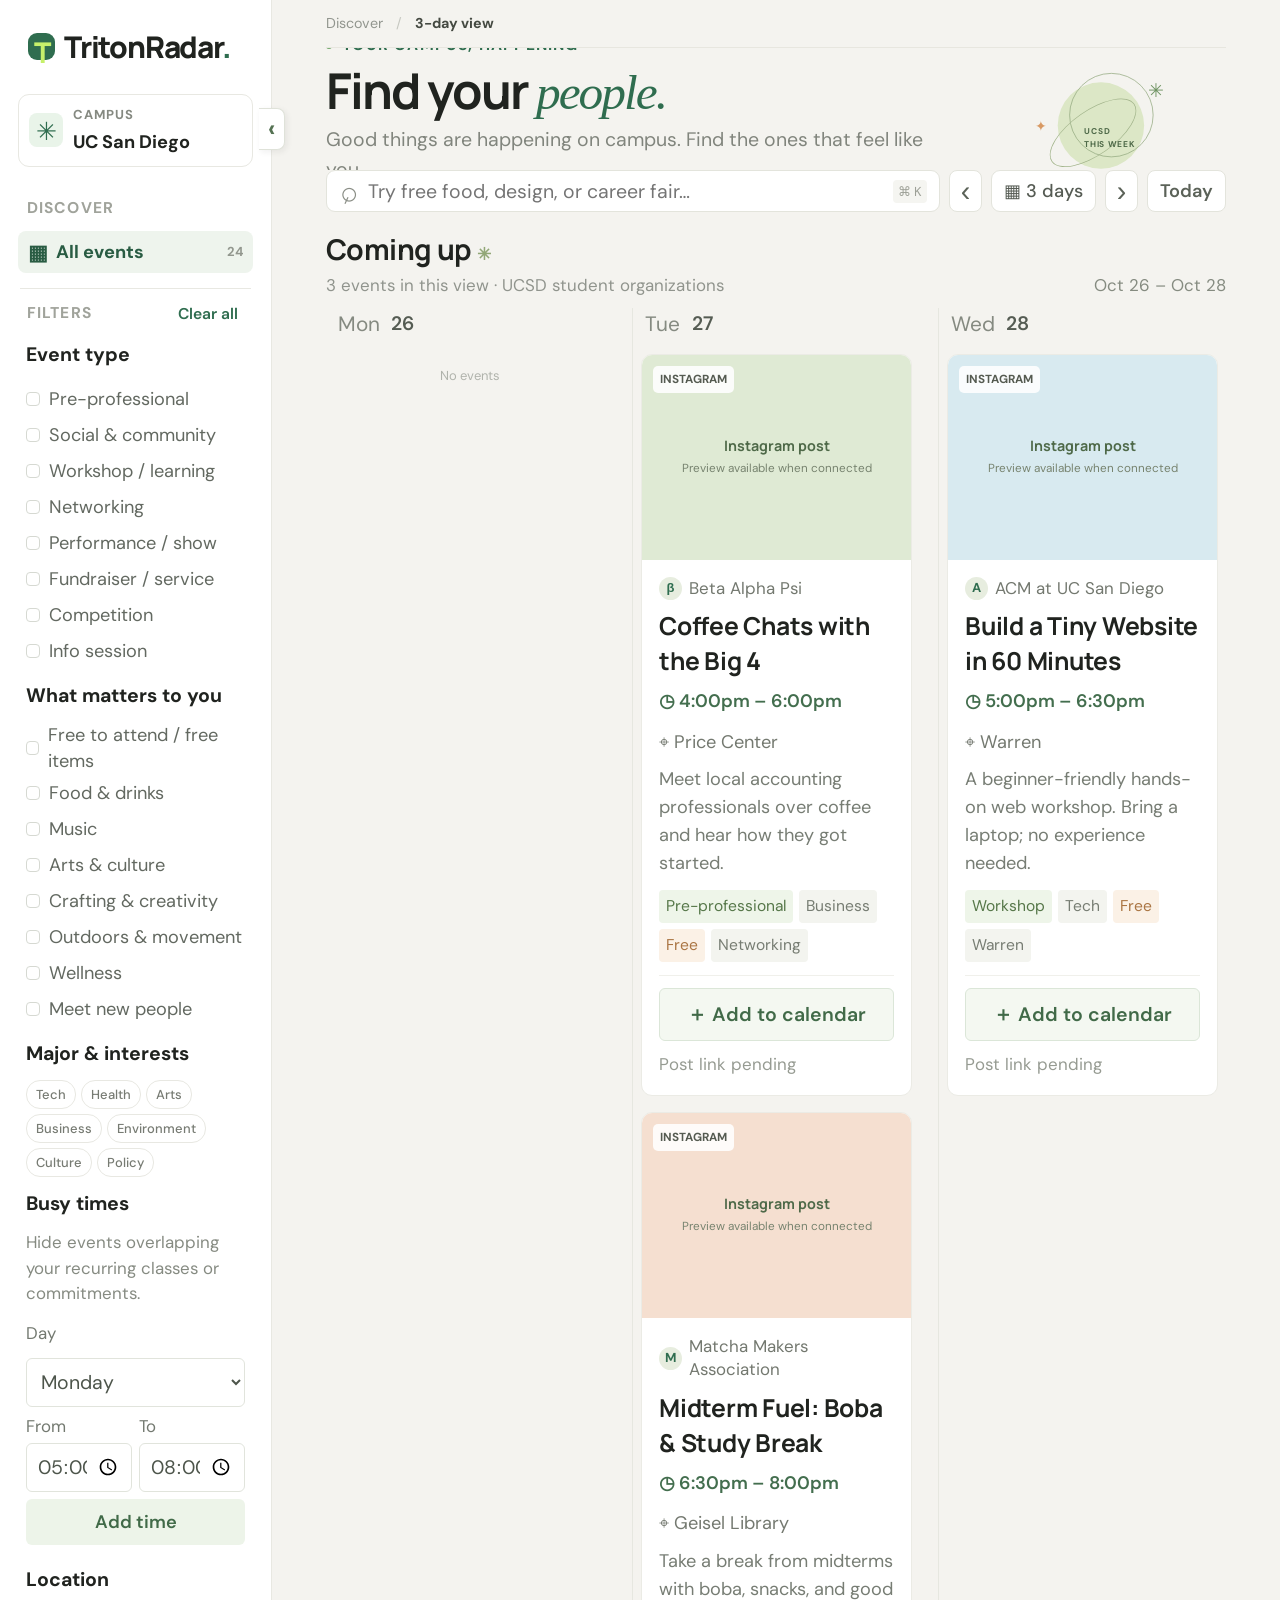
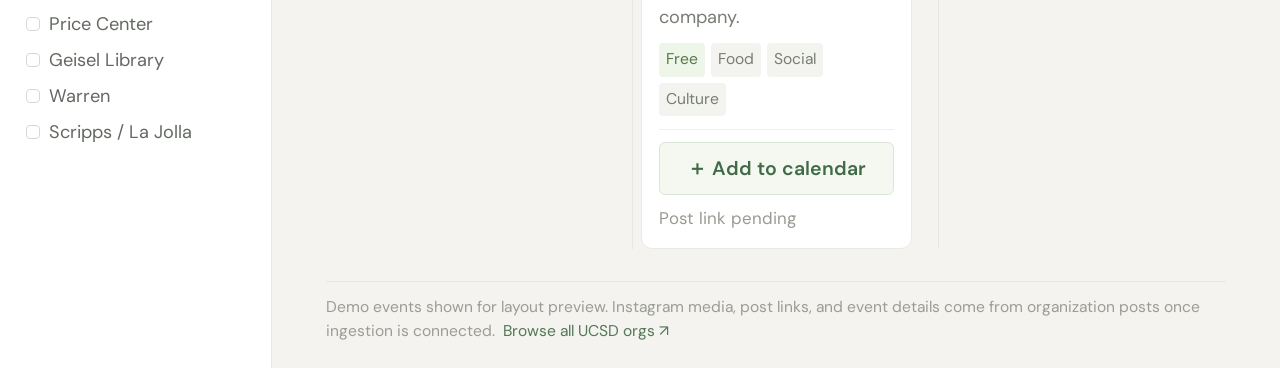
==== commit bd323d9b: "changed calendar button, 3day view, resize font" ====
--- a/index.html
+++ b/index.html
@@ -1,27 +1,64 @@
 <!doctype html>
-<html lang="en"><head><meta charset="UTF-8"/><meta name="viewport" content="width=device-width, initial-scale=1.0"/><meta name="theme-color" content="#f4f3ef"/><title>TritonRadar — UC San Diego events</title><link rel="preconnect" href="https://fonts.googleapis.com"><link rel="preconnect" href="https://fonts.gstatic.com" crossorigin><link href="https://fonts.googleapis.com/css2?family=DM+Sans:wght@400;500;600;700&family=Manrope:wght@400;500;600;700;800&display=swap" rel="stylesheet"><link rel="stylesheet" href="src/styles.css"/></head>
-<body><div class="app-shell"><button class="sidebar-tab" id="sidebar-tab" aria-label="Close filters sidebar" title="Close sidebar">‹</button><aside class="sidebar">
-<div class="brand-row"><a class="brand" href="#"><span class="brand-mark">T</span><span>TritonRadar<span class="brand-period">.</span></span></a></div>
-<div class="campus-label"><span class="campus-icon">✳</span><span><small>CAMPUS</small><strong>UC San Diego</strong></span></div>
-<div class="nav-label">DISCOVER</div><a class="nav-item active" href="#"><span>▦</span> All events <span class="nav-count">24</span></a>
-<div class="sidebar-divider"></div><div class="filter-heading"><span>FILTERS</span><button id="clear-filters">Clear all</button></div>
-<section class="filter-group" data-filter-group="event-type"><h3>Event type</h3>
-<label><input type="checkbox" value="Pre-professional" class="tag-filter"><span class="check"></span> Pre-professional</label><label><input type="checkbox" value="Social" class="tag-filter"><span class="check"></span> Social & community</label><label><input type="checkbox" value="Workshop" class="tag-filter"><span class="check"></span> Workshop / learning</label><label><input type="checkbox" value="Networking" class="tag-filter"><span class="check"></span> Networking</label><label><input type="checkbox" value="Performance" class="tag-filter"><span class="check"></span> Performance / show</label><label><input type="checkbox" value="Fundraiser" class="tag-filter"><span class="check"></span> Fundraiser / service</label><label><input type="checkbox" value="Competition" class="tag-filter"><span class="check"></span> Competition</label><label><input type="checkbox" value="Info session" class="tag-filter"><span class="check"></span> Info session</label></section>
-<section class="filter-group" data-filter-group="what-matters"><h3>What matters to you</h3><label><input type="checkbox" value="Free" class="tag-filter"><span class="check"></span> Free to attend / free items</label><label><input type="checkbox" value="Food" class="tag-filter"><span class="check"></span> Food & drinks</label><label><input type="checkbox" value="Music" class="tag-filter"><span class="check"></span> Music</label><label><input type="checkbox" value="Arts" class="tag-filter"><span class="check"></span> Arts & culture</label><label><input type="checkbox" value="Creative" class="tag-filter"><span class="check"></span> Crafting & creativity</label><label><input type="checkbox" value="Outdoors" class="tag-filter"><span class="check"></span> Outdoors & movement</label><label><input type="checkbox" value="Wellness" class="tag-filter"><span class="check"></span> Wellness</label><label><input type="checkbox" value="Networking" class="tag-filter"><span class="check"></span> Meet new people</label></section>
-<section class="filter-group" data-filter-group="major-interest"><h3>Major & interests</h3><div class="chip-list"><button class="interest-chip">Tech</button><button class="interest-chip">Health</button><button class="interest-chip">Arts</button><button class="interest-chip">Business</button><button class="interest-chip">Environment</button><button class="interest-chip">Culture</button><button class="interest-chip">Policy</button></div></section>
-<section class="filter-group" data-filter-group="location"><h3>Location</h3><label><input type="checkbox" value="Price Center" class="tag-filter"><span class="check"></span> Price Center</label><label><input type="checkbox" value="Geisel" class="tag-filter"><span class="check"></span> Geisel Library</label><label><input type="checkbox" value="Warren" class="tag-filter"><span class="check"></span> Warren</label><label><input type="checkbox" value="Scripps Pier" class="tag-filter"><span class="check"></span> Scripps / La Jolla</label></section>
-</aside>
-<main class="main-content"><header class="topbar"><div class="breadcrumbs">Discover <span>/</span> <strong>Week</strong></div></header>
-<section class="welcome"><div><div class="eyebrow"><span class="live-dot"></span> YOUR CAMPUS, HAPPENING</div><h1>Find your <em>people.</em></h1><p>Good things are happening on campus. Find the ones that feel like you.</p></div><div class="welcome-art" aria-hidden="true"><div class="sun"></div><span class="spark s1">✳</span><span class="spark s2">✦</span><span class="orbit"></span><span class="art-label">UCSD<br>THIS WEEK</span></div></section>
-<div class="search-row"><div class="search-box"><span>⌕</span><input id="search" placeholder="Try “free food”, “design”, or “career fair”…"/><kbd>⌘ K</kbd></div><button class="week-control" id="prev-week" aria-label="Previous week">‹</button><button class="date-button" id="week-label">▦ <span>This week</span></button><button class="week-control" id="next-week" aria-label="Next week">›</button><button class="today-button" id="today">Today</button></div>
-<div class="section-head"><div><h2>Happening this week <span>✳</span></h2><p id="event-count">Curated from UCSD student organizations</p></div><div class="week-range" id="week-range"></div></div><div class="active-filters" id="active-filters"></div>
-<section class="week-calendar" id="week-calendar" aria-live="polite"></section><div class="empty-state" id="empty-state" hidden><span>☁</span><h3>No events match those filters</h3><p>Try removing a filter or searching something else.</p><button id="empty-clear">Clear filters</button></div>
-<footer>Demo events shown for layout preview. Instagram media, post links, and event details come from organization posts once ingestion is connected. <a href="https://studentorg.ucsd.edu/" target="_blank" rel="noreferrer">Browse all UCSD orgs ↗</a></footer></main></div><script src="src/app.js"></script></body></html>
-
-
-
-
-
-
-
-
+<html lang="en">
+<head>
+  <meta charset="UTF-8" />
+  <meta name="viewport" content="width=device-width, initial-scale=1.0" />
+  <meta name="theme-color" content="#f4f3ef" />
+  <title>TritonRadar — UC San Diego events</title>
+  <link rel="preconnect" href="https://fonts.googleapis.com" />
+  <link rel="preconnect" href="https://fonts.gstatic.com" crossorigin />
+  <link href="https://fonts.googleapis.com/css2?family=DM+Sans:wght@400;500;600;700&family=Manrope:wght@400;500;600;700;800&display=swap" rel="stylesheet" />
+  <link rel="stylesheet" href="src/styles.css" />
+</head>
+<body>
+<div class="app-shell">
+  <button class="sidebar-tab" id="sidebar-tab" aria-label="Close filters sidebar" title="Close sidebar">‹</button>
+  <aside class="sidebar">
+    <div class="brand-row"><a class="brand" href="#"><span class="brand-mark">T</span><span>TritonRadar<span class="brand-period">.</span></span></a></div>
+    <div class="campus-label"><span class="campus-icon">✳</span><span><small>CAMPUS</small><strong>UC San Diego</strong></span></div>
+    <div class="nav-label">DISCOVER</div>
+    <a class="nav-item active" href="#"><span>▦</span> All events <span class="nav-count">24</span></a>
+    <div class="sidebar-divider"></div>
+    <div class="filter-heading"><span>FILTERS</span><button id="clear-filters">Clear all</button></div>
+    <section class="filter-group" data-filter-group="event-type"><h3>Event type</h3>
+      <label><input type="checkbox" value="Pre-professional" class="tag-filter"><span class="check"></span> Pre-professional</label>
+      <label><input type="checkbox" value="Social" class="tag-filter"><span class="check"></span> Social & community</label>
+      <label><input type="checkbox" value="Workshop" class="tag-filter"><span class="check"></span> Workshop / learning</label>
+      <label><input type="checkbox" value="Networking" class="tag-filter"><span class="check"></span> Networking</label>
+      <label><input type="checkbox" value="Performance" class="tag-filter"><span class="check"></span> Performance / show</label>
+      <label><input type="checkbox" value="Fundraiser" class="tag-filter"><span class="check"></span> Fundraiser / service</label>
+      <label><input type="checkbox" value="Competition" class="tag-filter"><span class="check"></span> Competition</label>
+      <label><input type="checkbox" value="Info session" class="tag-filter"><span class="check"></span> Info session</label>
+    </section>
+    <section class="filter-group" data-filter-group="what-matters"><h3>What matters to you</h3>
+      <label><input type="checkbox" value="Free" class="tag-filter"><span class="check"></span> Free to attend / free items</label>
+      <label><input type="checkbox" value="Food" class="tag-filter"><span class="check"></span> Food & drinks</label>
+      <label><input type="checkbox" value="Music" class="tag-filter"><span class="check"></span> Music</label>
+      <label><input type="checkbox" value="Arts" class="tag-filter"><span class="check"></span> Arts & culture</label>
+      <label><input type="checkbox" value="Creative" class="tag-filter"><span class="check"></span> Crafting & creativity</label>
+      <label><input type="checkbox" value="Outdoors" class="tag-filter"><span class="check"></span> Outdoors & movement</label>
+      <label><input type="checkbox" value="Wellness" class="tag-filter"><span class="check"></span> Wellness</label>
+      <label><input type="checkbox" value="Networking" class="tag-filter"><span class="check"></span> Meet new people</label>
+    </section>
+    <section class="filter-group" data-filter-group="major-interest"><h3>Major & interests</h3><div class="chip-list"><button class="interest-chip">Tech</button><button class="interest-chip">Health</button><button class="interest-chip">Arts</button><button class="interest-chip">Business</button><button class="interest-chip">Environment</button><button class="interest-chip">Culture</button><button class="interest-chip">Policy</button></div></section>
+    <section class="filter-group busy-filter"><h3>Busy times</h3><p class="busy-hint">Hide events overlapping your recurring classes or commitments.</p>
+      <div class="busy-form"><label for="busy-day">Day</label><select id="busy-day"><option value="1">Monday</option><option value="2">Tuesday</option><option value="3">Wednesday</option><option value="4">Thursday</option><option value="5">Friday</option><option value="6">Saturday</option><option value="0">Sunday</option></select>
+        <div class="busy-time-row"><label>From <input id="busy-start" type="time" value="17:00"></label><label>To <input id="busy-end" type="time" value="20:00"></label></div><button id="add-busy-time" type="button">Add time</button>
+      </div><p id="busy-message" class="busy-message" aria-live="polite"></p><div id="busy-list" class="busy-list"></div>
+    </section>
+    <section class="filter-group" data-filter-group="location"><h3>Location</h3>
+      <label><input type="checkbox" value="Price Center" class="tag-filter"><span class="check"></span> Price Center</label><label><input type="checkbox" value="Geisel" class="tag-filter"><span class="check"></span> Geisel Library</label><label><input type="checkbox" value="Warren" class="tag-filter"><span class="check"></span> Warren</label><label><input type="checkbox" value="Scripps Pier" class="tag-filter"><span class="check"></span> Scripps / La Jolla</label>
+    </section>
+  </aside>
+  <main class="main-content">
+    <header class="topbar"><div class="breadcrumbs">Discover <span>/</span> <strong>3-day view</strong></div></header>
+    <section class="welcome"><div><div class="eyebrow"><span class="live-dot"></span> YOUR CAMPUS, HAPPENING</div><h1>Find your <em>people.</em></h1><p>Good things are happening on campus. Find the ones that feel like you.</p></div><div class="welcome-art" aria-hidden="true"><div class="sun"></div><span class="spark s1">✳</span><span class="spark s2">✦</span><span class="orbit"></span><span class="art-label">UCSD<br>THIS WEEK</span></div></section>
+    <div class="search-row"><div class="search-box"><span>⌕</span><input id="search" placeholder="Try free food, design, or career fair…" /><kbd>⌘ K</kbd></div><button class="week-control" id="prev-range" aria-label="Previous three days">‹</button><button class="date-button" id="week-label">▦ <span>3 days</span></button><button class="week-control" id="next-range" aria-label="Next three days">›</button><button class="today-button" id="today">Today</button></div>
+    <div class="section-head"><div><h2>Coming up <span>✳</span></h2><p id="event-count">Curated from UCSD student organizations</p></div><div class="week-range" id="week-range"></div></div><div class="active-filters" id="active-filters"></div>
+    <section class="week-calendar" id="week-calendar" aria-live="polite"></section><div class="empty-state" id="empty-state" hidden><span>☁</span><h3>No events match those filters</h3><p>Try removing a filter or changing your busy times.</p><button id="empty-clear">Clear filters</button></div>
+    <footer>Demo events shown for layout preview. Instagram media, post links, and event details come from organization posts once ingestion is connected. <a href="https://studentorg.ucsd.edu/" target="_blank" rel="noreferrer">Browse all UCSD orgs ↗</a></footer>
+  </main>
+</div>
+<script src="src/app.js"></script>
+</body>
+</html>
--- a/src/styles.css
+++ b/src/styles.css
@@ -15,3 +15,16 @@
 .sidebar{overflow:visible}
 /* Sidebar tab sits outside the collapsing panel so it cannot be clipped or hidden */
 .sidebar-tab{position:fixed!important;left:239px!important;top:108px!important;right:auto!important;width:26px;height:42px;z-index:50;border:1px solid #dfe2d9;border-left:0;border-radius:0 8px 8px 0;background:#fff;color:#557253;box-shadow:2px 2px 6px #20231f12;font:700 19px 'DM Sans';line-height:1;cursor:pointer}.sidebar-closed .sidebar-tab{left:0!important}.sidebar-closed .sidebar{width:0;padding:0;border:0;overflow:hidden}.sidebar-closed .sidebar>*{visibility:hidden}.sidebar-closed .sidebar-tab{visibility:visible!important}@media(max-width:720px){.sidebar{display:flex;position:fixed;z-index:40;left:0;top:0;bottom:0;width:252px;overflow-y:auto;box-shadow:4px 0 18px #20231f18}.sidebar-closed .sidebar{display:none}.sidebar-tab{left:239px!important;top:85px!important}.sidebar-closed .sidebar-tab{left:0!important}}
+.calendar-component{display:block;max-width:100%;font-family:'DM Sans',sans-serif}.card-actions add-to-calendar-button{font-size:10px}
+/* Three-day calendar layout and busy-time availability filters */
+.week-calendar{grid-template-columns:repeat(3,minmax(0,1fr));gap:18px;align-items:stretch}.day-column{padding:0 8px}.day-heading{justify-content:flex-start;font-size:13px;padding:0 4px 14px}.day-heading b{width:30px;height:30px;font-size:13px}.day-events{gap:14px}.event-image{height:190px}.card-body{padding:15px}.org-row{font-size:11px}.org-avatar{width:23px;height:23px}.event-card h3{font-size:16px}.event-meta{flex-direction:row;flex-wrap:wrap;font-size:12px;gap:12px}.event-description{font-size:12px;line-height:1.55}.tag{font-size:10px}.card-actions{align-items:stretch}.calendar-component{display:block;width:100%;max-width:100%;min-width:0;overflow:hidden}.card-actions add-to-calendar-button{display:block;width:100%;max-width:100%;min-width:0;font-size:10px}.busy-hint{font-size:10px;line-height:1.45;color:#868b82;margin:0 0 9px}.busy-form{display:grid;gap:7px}.busy-form>label,.busy-time-row label{font-size:10px;color:#737970}.busy-form select,.busy-form input{width:100%;border:1px solid #e1e4dc;background:#fff;border-radius:6px;padding:7px;font:11px 'DM Sans';color:#4d554b}.busy-time-row{display:grid;grid-template-columns:1fr 1fr;gap:7px}.busy-time-row label{display:grid;gap:4px}.busy-form>button{border:0;background:#edf4e9;color:#416a48;border-radius:6px;padding:8px;font:600 10px 'DM Sans';cursor:pointer}.busy-list{display:grid;gap:5px;margin-top:8px}.busy-item{display:flex;align-items:center;justify-content:space-between;gap:5px;border-radius:6px;background:#f3f5ef;padding:5px 7px;font-size:9px;color:#596153}.busy-item button{border:0;background:transparent;color:#7d8378;font-size:15px;cursor:pointer;line-height:1}.week-control{cursor:pointer}@media(max-width:1000px){.week-calendar{grid-template-columns:repeat(2,minmax(0,1fr))}.event-image{height:170px}}@media(max-width:720px){.week-calendar{grid-template-columns:1fr;gap:18px}.event-image{height:200px}.card-body{padding:15px}.event-card h3{font-size:16px}.event-meta{font-size:12px}.event-description{font-size:12px}}
+/* Increase overall reading size and make busy-time controls comfortable to use */
+body{font-size:16px}.sidebar{width:272px}.sidebar-tab{left:259px!important}.sidebar-closed .sidebar-tab{left:0!important}.nav-label,.filter-heading{font-size:12px}.nav-item{font-size:14px;height:42px}.filter-group h3{font-size:14px;margin-bottom:11px}.filter-group label{font-size:13px;min-height:32px;height:auto;line-height:1.35}.filter-heading button{font-size:12px}.brand{font-size:23px}.campus-label strong{font-size:14px}.campus-label small{font-size:10px}.welcome h1{font-size:34px}.welcome p{font-size:13px}.eyebrow{font-size:11px}.search-box input{font-size:13px}.date-button,.today-button{font-size:13px}.section-head h2{font-size:20px}.section-head p,.week-range{font-size:12px}.day-heading{font-size:15px}.event-card h3{font-size:18px}.org-row{font-size:12px}.event-meta{font-size:13px}.event-description{font-size:13px}.tag{font-size:11px}.source-link,.source-pending{font-size:12px}.busy-hint{font-size:12px}.busy-form>label,.busy-time-row label{font-size:12px}.busy-form select,.busy-form input{font-size:14px;padding:9px}.busy-form>button{font-size:13px;padding:10px}.busy-item{font-size:12px;padding:7px 9px}.busy-item button{font-size:18px}.busy-message{font-size:12px;color:#557253;margin:2px 0}.calendar-component{width:100%;max-width:100%;overflow:hidden}.card-actions add-to-calendar-button{width:100%;max-width:100%;min-width:0;display:block}@media(max-width:720px){.sidebar{width:272px}.sidebar-tab{left:259px!important}.sidebar-closed .sidebar-tab{left:0!important}.welcome h1{font-size:30px}.event-card h3{font-size:18px}}
+/* Busy-time form fix: checkbox visuals must not hide time inputs */
+.filter-group input[type="checkbox"]{position:absolute;opacity:0}.busy-filter input[type="time"]{position:static;opacity:1;pointer-events:auto;display:block;min-width:0;height:auto}.busy-filter select{position:static;opacity:1;pointer-events:auto;display:block}.busy-filter label{cursor:default}.busy-form input[type="time"]::-webkit-calendar-picker-indicator{cursor:pointer}
+/* Larger type and a reliable native calendar chooser */
+body{font-size:17px}.filter-group h3{font-size:16px}.filter-group label{font-size:14px;min-height:35px}.busy-hint,.busy-form>label,.busy-time-row label{font-size:13px}.busy-form select,.busy-form input{font-size:15px;padding:10px}.busy-form>button{font-size:14px;padding:11px}.busy-item{font-size:13px}.busy-message{font-size:13px}.day-heading{font-size:16px}.org-row{font-size:13px}.event-card h3{font-size:19px}.event-meta,.event-description{font-size:14px}.tag{font-size:12px}.add-calendar-button{width:100%;max-width:100%;min-width:0;border:1px solid #dbe6d8;background:#f4f8f1;color:#416a48;border-radius:6px;padding:11px 12px;font:600 14px 'DM Sans';text-align:center;cursor:pointer;white-space:normal}.calendar-menu{position:relative;z-index:20;display:grid;gap:2px;width:100%;margin-top:5px;padding:5px;background:white;border:1px solid #e3e7dd;border-radius:7px;box-shadow:0 5px 15px #20231f18}.calendar-menu[hidden]{display:none}.calendar-menu a,.calendar-menu button{display:block;width:100%;border:0;background:#fff;border-radius:4px;padding:9px 10px;text-align:left;color:#426b49;text-decoration:none;font:500 13px 'DM Sans';cursor:pointer}.calendar-menu a:hover,.calendar-menu button:hover{background:#f3f6ef}.card-actions{min-width:0}.event-card,.card-body{min-width:0}.source-link,.source-pending{font-size:13px}
+/* User requested a 2x text scale; keep placeholder text at the scaled input size. */
+input::placeholder{font-size:inherit}.filter-group input[type="checkbox"]+.check:after{font-size:20px}
+/* Comfortable larger text scale (replaces the temporary 2x scale) */
+body{font-size:16px;line-height:1.5}.nav-label,.filter-heading{font-size:12px}.nav-item{font-size:14px;height:42px}.filter-group h3{font-size:15px;margin-bottom:12px}.filter-group label{font-size:14px;line-height:1.45;min-height:36px}.filter-heading button{font-size:12px}.campus-label strong{font-size:14px}.welcome h1{font-size:38px;line-height:1.15}.welcome p{font-size:15px;line-height:1.5}.eyebrow{font-size:12px}.search-box input{font-size:15px}.date-button,.today-button{font-size:14px}.section-head h2{font-size:22px}.section-head p,.week-range{font-size:13px}.day-heading{font-size:16px}.day-heading b{font-size:15px}.org-row{font-size:13px;line-height:1.4}.event-card h3{font-size:19px;line-height:1.4}.event-meta,.event-description{font-size:14px;line-height:1.55}.tag{font-size:12px;padding:5px 7px}.source-link,.source-pending{font-size:13px}.busy-hint{font-size:13px;line-height:1.5}.busy-form>label,.busy-time-row label{font-size:13px}.busy-form select,.busy-form input{font-size:15px;padding:10px}.busy-form>button{font-size:14px;padding:11px}.busy-item{font-size:13px;padding:8px 10px}.busy-item button{font-size:18px}.busy-message{font-size:13px}.add-calendar-button{font-size:15px;padding:12px}.calendar-menu a,.calendar-menu button{font-size:14px;padding:10px 12px}.event-image{height:205px}.card-body{padding:17px}.day-events{gap:16px}.event-meta{gap:12px}.event-description{margin:0 0 12px}.tags{gap:6px}.card-actions{gap:11px;padding-top:12px;margin-top:13px}.empty-state h3{font-size:20px}.empty-state p{font-size:14px}footer{font-size:12px;line-height:1.5}@media(max-width:720px){.welcome h1{font-size:32px}.event-card h3{font-size:19px}.event-description,.event-meta{font-size:14px}.event-image{height:210px}}
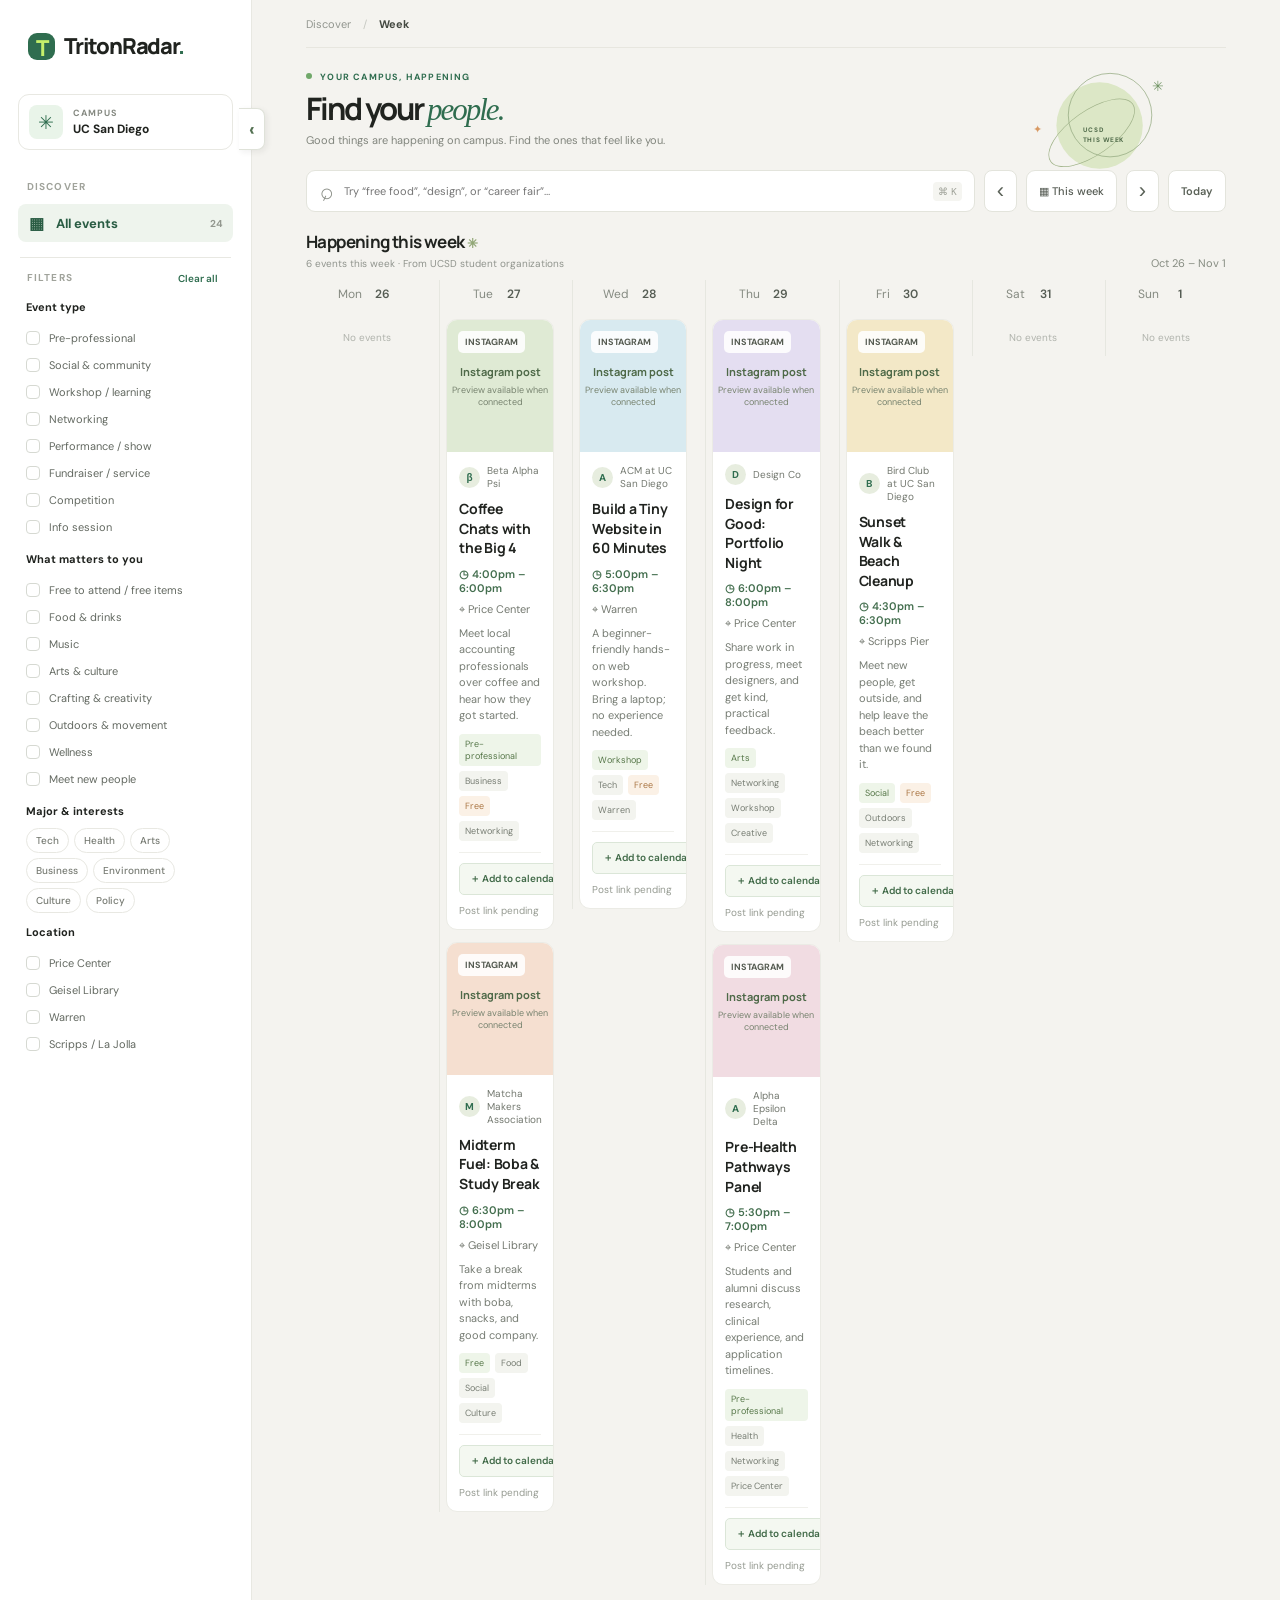
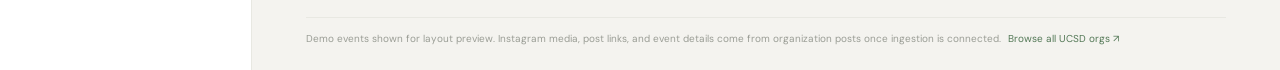
==== commit 85d69242: "Merge branch 'lg' into ash" ====
--- a/index.html
+++ b/index.html
@@ -1,64 +1,27 @@
 <!doctype html>
-<html lang="en">
-<head>
-  <meta charset="UTF-8" />
-  <meta name="viewport" content="width=device-width, initial-scale=1.0" />
-  <meta name="theme-color" content="#f4f3ef" />
-  <title>TritonRadar — UC San Diego events</title>
-  <link rel="preconnect" href="https://fonts.googleapis.com" />
-  <link rel="preconnect" href="https://fonts.gstatic.com" crossorigin />
-  <link href="https://fonts.googleapis.com/css2?family=DM+Sans:wght@400;500;600;700&family=Manrope:wght@400;500;600;700;800&display=swap" rel="stylesheet" />
-  <link rel="stylesheet" href="src/styles.css" />
-</head>
-<body>
-<div class="app-shell">
-  <button class="sidebar-tab" id="sidebar-tab" aria-label="Close filters sidebar" title="Close sidebar">‹</button>
-  <aside class="sidebar">
-    <div class="brand-row"><a class="brand" href="#"><span class="brand-mark">T</span><span>TritonRadar<span class="brand-period">.</span></span></a></div>
-    <div class="campus-label"><span class="campus-icon">✳</span><span><small>CAMPUS</small><strong>UC San Diego</strong></span></div>
-    <div class="nav-label">DISCOVER</div>
-    <a class="nav-item active" href="#"><span>▦</span> All events <span class="nav-count">24</span></a>
-    <div class="sidebar-divider"></div>
-    <div class="filter-heading"><span>FILTERS</span><button id="clear-filters">Clear all</button></div>
-    <section class="filter-group" data-filter-group="event-type"><h3>Event type</h3>
-      <label><input type="checkbox" value="Pre-professional" class="tag-filter"><span class="check"></span> Pre-professional</label>
-      <label><input type="checkbox" value="Social" class="tag-filter"><span class="check"></span> Social & community</label>
-      <label><input type="checkbox" value="Workshop" class="tag-filter"><span class="check"></span> Workshop / learning</label>
-      <label><input type="checkbox" value="Networking" class="tag-filter"><span class="check"></span> Networking</label>
-      <label><input type="checkbox" value="Performance" class="tag-filter"><span class="check"></span> Performance / show</label>
-      <label><input type="checkbox" value="Fundraiser" class="tag-filter"><span class="check"></span> Fundraiser / service</label>
-      <label><input type="checkbox" value="Competition" class="tag-filter"><span class="check"></span> Competition</label>
-      <label><input type="checkbox" value="Info session" class="tag-filter"><span class="check"></span> Info session</label>
-    </section>
-    <section class="filter-group" data-filter-group="what-matters"><h3>What matters to you</h3>
-      <label><input type="checkbox" value="Free" class="tag-filter"><span class="check"></span> Free to attend / free items</label>
-      <label><input type="checkbox" value="Food" class="tag-filter"><span class="check"></span> Food & drinks</label>
-      <label><input type="checkbox" value="Music" class="tag-filter"><span class="check"></span> Music</label>
-      <label><input type="checkbox" value="Arts" class="tag-filter"><span class="check"></span> Arts & culture</label>
-      <label><input type="checkbox" value="Creative" class="tag-filter"><span class="check"></span> Crafting & creativity</label>
-      <label><input type="checkbox" value="Outdoors" class="tag-filter"><span class="check"></span> Outdoors & movement</label>
-      <label><input type="checkbox" value="Wellness" class="tag-filter"><span class="check"></span> Wellness</label>
-      <label><input type="checkbox" value="Networking" class="tag-filter"><span class="check"></span> Meet new people</label>
-    </section>
-    <section class="filter-group" data-filter-group="major-interest"><h3>Major & interests</h3><div class="chip-list"><button class="interest-chip">Tech</button><button class="interest-chip">Health</button><button class="interest-chip">Arts</button><button class="interest-chip">Business</button><button class="interest-chip">Environment</button><button class="interest-chip">Culture</button><button class="interest-chip">Policy</button></div></section>
-    <section class="filter-group busy-filter"><h3>Busy times</h3><p class="busy-hint">Hide events overlapping your recurring classes or commitments.</p>
-      <div class="busy-form"><label for="busy-day">Day</label><select id="busy-day"><option value="1">Monday</option><option value="2">Tuesday</option><option value="3">Wednesday</option><option value="4">Thursday</option><option value="5">Friday</option><option value="6">Saturday</option><option value="0">Sunday</option></select>
-        <div class="busy-time-row"><label>From <input id="busy-start" type="time" value="17:00"></label><label>To <input id="busy-end" type="time" value="20:00"></label></div><button id="add-busy-time" type="button">Add time</button>
-      </div><p id="busy-message" class="busy-message" aria-live="polite"></p><div id="busy-list" class="busy-list"></div>
-    </section>
-    <section class="filter-group" data-filter-group="location"><h3>Location</h3>
-      <label><input type="checkbox" value="Price Center" class="tag-filter"><span class="check"></span> Price Center</label><label><input type="checkbox" value="Geisel" class="tag-filter"><span class="check"></span> Geisel Library</label><label><input type="checkbox" value="Warren" class="tag-filter"><span class="check"></span> Warren</label><label><input type="checkbox" value="Scripps Pier" class="tag-filter"><span class="check"></span> Scripps / La Jolla</label>
-    </section>
-  </aside>
-  <main class="main-content">
-    <header class="topbar"><div class="breadcrumbs">Discover <span>/</span> <strong>3-day view</strong></div></header>
-    <section class="welcome"><div><div class="eyebrow"><span class="live-dot"></span> YOUR CAMPUS, HAPPENING</div><h1>Find your <em>people.</em></h1><p>Good things are happening on campus. Find the ones that feel like you.</p></div><div class="welcome-art" aria-hidden="true"><div class="sun"></div><span class="spark s1">✳</span><span class="spark s2">✦</span><span class="orbit"></span><span class="art-label">UCSD<br>THIS WEEK</span></div></section>
-    <div class="search-row"><div class="search-box"><span>⌕</span><input id="search" placeholder="Try free food, design, or career fair…" /><kbd>⌘ K</kbd></div><button class="week-control" id="prev-range" aria-label="Previous three days">‹</button><button class="date-button" id="week-label">▦ <span>3 days</span></button><button class="week-control" id="next-range" aria-label="Next three days">›</button><button class="today-button" id="today">Today</button></div>
-    <div class="section-head"><div><h2>Coming up <span>✳</span></h2><p id="event-count">Curated from UCSD student organizations</p></div><div class="week-range" id="week-range"></div></div><div class="active-filters" id="active-filters"></div>
-    <section class="week-calendar" id="week-calendar" aria-live="polite"></section><div class="empty-state" id="empty-state" hidden><span>☁</span><h3>No events match those filters</h3><p>Try removing a filter or changing your busy times.</p><button id="empty-clear">Clear filters</button></div>
-    <footer>Demo events shown for layout preview. Instagram media, post links, and event details come from organization posts once ingestion is connected. <a href="https://studentorg.ucsd.edu/" target="_blank" rel="noreferrer">Browse all UCSD orgs ↗</a></footer>
-  </main>
-</div>
-<script src="src/app.js"></script>
-</body>
-</html>
+<html lang="en"><head><meta charset="UTF-8"/><meta name="viewport" content="width=device-width, initial-scale=1.0"/><meta name="theme-color" content="#f4f3ef"/><title>TritonRadar — UC San Diego events</title><link rel="preconnect" href="https://fonts.googleapis.com"><link rel="preconnect" href="https://fonts.gstatic.com" crossorigin><link href="https://fonts.googleapis.com/css2?family=DM+Sans:wght@400;500;600;700&family=Manrope:wght@400;500;600;700;800&display=swap" rel="stylesheet"><link rel="stylesheet" href="src/styles.css"/></head>
+<body><div class="app-shell"><button class="sidebar-tab" id="sidebar-tab" aria-label="Close filters sidebar" title="Close sidebar">‹</button><aside class="sidebar">
+<div class="brand-row"><a class="brand" href="#"><span class="brand-mark">T</span><span>TritonRadar<span class="brand-period">.</span></span></a></div>
+<div class="campus-label"><span class="campus-icon">✳</span><span><small>CAMPUS</small><strong>UC San Diego</strong></span></div>
+<div class="nav-label">DISCOVER</div><a class="nav-item active" href="#"><span>▦</span> All events <span class="nav-count">24</span></a>
+<div class="sidebar-divider"></div><div class="filter-heading"><span>FILTERS</span><button id="clear-filters">Clear all</button></div>
+<section class="filter-group" data-filter-group="event-type"><h3>Event type</h3>
+<label><input type="checkbox" value="Pre-professional" class="tag-filter"><span class="check"></span> Pre-professional</label><label><input type="checkbox" value="Social" class="tag-filter"><span class="check"></span> Social & community</label><label><input type="checkbox" value="Workshop" class="tag-filter"><span class="check"></span> Workshop / learning</label><label><input type="checkbox" value="Networking" class="tag-filter"><span class="check"></span> Networking</label><label><input type="checkbox" value="Performance" class="tag-filter"><span class="check"></span> Performance / show</label><label><input type="checkbox" value="Fundraiser" class="tag-filter"><span class="check"></span> Fundraiser / service</label><label><input type="checkbox" value="Competition" class="tag-filter"><span class="check"></span> Competition</label><label><input type="checkbox" value="Info session" class="tag-filter"><span class="check"></span> Info session</label></section>
+<section class="filter-group" data-filter-group="what-matters"><h3>What matters to you</h3><label><input type="checkbox" value="Free" class="tag-filter"><span class="check"></span> Free to attend / free items</label><label><input type="checkbox" value="Food" class="tag-filter"><span class="check"></span> Food & drinks</label><label><input type="checkbox" value="Music" class="tag-filter"><span class="check"></span> Music</label><label><input type="checkbox" value="Arts" class="tag-filter"><span class="check"></span> Arts & culture</label><label><input type="checkbox" value="Creative" class="tag-filter"><span class="check"></span> Crafting & creativity</label><label><input type="checkbox" value="Outdoors" class="tag-filter"><span class="check"></span> Outdoors & movement</label><label><input type="checkbox" value="Wellness" class="tag-filter"><span class="check"></span> Wellness</label><label><input type="checkbox" value="Networking" class="tag-filter"><span class="check"></span> Meet new people</label></section>
+<section class="filter-group" data-filter-group="major-interest"><h3>Major & interests</h3><div class="chip-list"><button class="interest-chip">Tech</button><button class="interest-chip">Health</button><button class="interest-chip">Arts</button><button class="interest-chip">Business</button><button class="interest-chip">Environment</button><button class="interest-chip">Culture</button><button class="interest-chip">Policy</button></div></section>
+<section class="filter-group" data-filter-group="location"><h3>Location</h3><label><input type="checkbox" value="Price Center" class="tag-filter"><span class="check"></span> Price Center</label><label><input type="checkbox" value="Geisel" class="tag-filter"><span class="check"></span> Geisel Library</label><label><input type="checkbox" value="Warren" class="tag-filter"><span class="check"></span> Warren</label><label><input type="checkbox" value="Scripps Pier" class="tag-filter"><span class="check"></span> Scripps / La Jolla</label></section>
+</aside>
+<main class="main-content"><header class="topbar"><div class="breadcrumbs">Discover <span>/</span> <strong>Week</strong></div></header>
+<section class="welcome"><div><div class="eyebrow"><span class="live-dot"></span> YOUR CAMPUS, HAPPENING</div><h1>Find your <em>people.</em></h1><p>Good things are happening on campus. Find the ones that feel like you.</p></div><div class="welcome-art" aria-hidden="true"><div class="sun"></div><span class="spark s1">✳</span><span class="spark s2">✦</span><span class="orbit"></span><span class="art-label">UCSD<br>THIS WEEK</span></div></section>
+<div class="search-row"><div class="search-box"><span>⌕</span><input id="search" placeholder="Try “free food”, “design”, or “career fair”…"/><kbd>⌘ K</kbd></div><button class="week-control" id="prev-week" aria-label="Previous week">‹</button><button class="date-button" id="week-label">▦ <span>This week</span></button><button class="week-control" id="next-week" aria-label="Next week">›</button><button class="today-button" id="today">Today</button></div>
+<div class="section-head"><div><h2>Happening this week <span>✳</span></h2><p id="event-count">Curated from UCSD student organizations</p></div><div class="week-range" id="week-range"></div></div><div class="active-filters" id="active-filters"></div>
+<section class="week-calendar" id="week-calendar" aria-live="polite"></section><div class="empty-state" id="empty-state" hidden><span>☁</span><h3>No events match those filters</h3><p>Try removing a filter or searching something else.</p><button id="empty-clear">Clear filters</button></div>
+<footer>Demo events shown for layout preview. Instagram media, post links, and event details come from organization posts once ingestion is connected. <a href="https://studentorg.ucsd.edu/" target="_blank" rel="noreferrer">Browse all UCSD orgs ↗</a></footer></main></div><script src="src/app.js"></script></body></html>
+
+
+
+
+
+
+
+
--- a/src/styles.css
+++ b/src/styles.css
@@ -15,16 +15,3 @@
 .sidebar{overflow:visible}
 /* Sidebar tab sits outside the collapsing panel so it cannot be clipped or hidden */
 .sidebar-tab{position:fixed!important;left:239px!important;top:108px!important;right:auto!important;width:26px;height:42px;z-index:50;border:1px solid #dfe2d9;border-left:0;border-radius:0 8px 8px 0;background:#fff;color:#557253;box-shadow:2px 2px 6px #20231f12;font:700 19px 'DM Sans';line-height:1;cursor:pointer}.sidebar-closed .sidebar-tab{left:0!important}.sidebar-closed .sidebar{width:0;padding:0;border:0;overflow:hidden}.sidebar-closed .sidebar>*{visibility:hidden}.sidebar-closed .sidebar-tab{visibility:visible!important}@media(max-width:720px){.sidebar{display:flex;position:fixed;z-index:40;left:0;top:0;bottom:0;width:252px;overflow-y:auto;box-shadow:4px 0 18px #20231f18}.sidebar-closed .sidebar{display:none}.sidebar-tab{left:239px!important;top:85px!important}.sidebar-closed .sidebar-tab{left:0!important}}
-.calendar-component{display:block;max-width:100%;font-family:'DM Sans',sans-serif}.card-actions add-to-calendar-button{font-size:10px}
-/* Three-day calendar layout and busy-time availability filters */
-.week-calendar{grid-template-columns:repeat(3,minmax(0,1fr));gap:18px;align-items:stretch}.day-column{padding:0 8px}.day-heading{justify-content:flex-start;font-size:13px;padding:0 4px 14px}.day-heading b{width:30px;height:30px;font-size:13px}.day-events{gap:14px}.event-image{height:190px}.card-body{padding:15px}.org-row{font-size:11px}.org-avatar{width:23px;height:23px}.event-card h3{font-size:16px}.event-meta{flex-direction:row;flex-wrap:wrap;font-size:12px;gap:12px}.event-description{font-size:12px;line-height:1.55}.tag{font-size:10px}.card-actions{align-items:stretch}.calendar-component{display:block;width:100%;max-width:100%;min-width:0;overflow:hidden}.card-actions add-to-calendar-button{display:block;width:100%;max-width:100%;min-width:0;font-size:10px}.busy-hint{font-size:10px;line-height:1.45;color:#868b82;margin:0 0 9px}.busy-form{display:grid;gap:7px}.busy-form>label,.busy-time-row label{font-size:10px;color:#737970}.busy-form select,.busy-form input{width:100%;border:1px solid #e1e4dc;background:#fff;border-radius:6px;padding:7px;font:11px 'DM Sans';color:#4d554b}.busy-time-row{display:grid;grid-template-columns:1fr 1fr;gap:7px}.busy-time-row label{display:grid;gap:4px}.busy-form>button{border:0;background:#edf4e9;color:#416a48;border-radius:6px;padding:8px;font:600 10px 'DM Sans';cursor:pointer}.busy-list{display:grid;gap:5px;margin-top:8px}.busy-item{display:flex;align-items:center;justify-content:space-between;gap:5px;border-radius:6px;background:#f3f5ef;padding:5px 7px;font-size:9px;color:#596153}.busy-item button{border:0;background:transparent;color:#7d8378;font-size:15px;cursor:pointer;line-height:1}.week-control{cursor:pointer}@media(max-width:1000px){.week-calendar{grid-template-columns:repeat(2,minmax(0,1fr))}.event-image{height:170px}}@media(max-width:720px){.week-calendar{grid-template-columns:1fr;gap:18px}.event-image{height:200px}.card-body{padding:15px}.event-card h3{font-size:16px}.event-meta{font-size:12px}.event-description{font-size:12px}}
-/* Increase overall reading size and make busy-time controls comfortable to use */
-body{font-size:16px}.sidebar{width:272px}.sidebar-tab{left:259px!important}.sidebar-closed .sidebar-tab{left:0!important}.nav-label,.filter-heading{font-size:12px}.nav-item{font-size:14px;height:42px}.filter-group h3{font-size:14px;margin-bottom:11px}.filter-group label{font-size:13px;min-height:32px;height:auto;line-height:1.35}.filter-heading button{font-size:12px}.brand{font-size:23px}.campus-label strong{font-size:14px}.campus-label small{font-size:10px}.welcome h1{font-size:34px}.welcome p{font-size:13px}.eyebrow{font-size:11px}.search-box input{font-size:13px}.date-button,.today-button{font-size:13px}.section-head h2{font-size:20px}.section-head p,.week-range{font-size:12px}.day-heading{font-size:15px}.event-card h3{font-size:18px}.org-row{font-size:12px}.event-meta{font-size:13px}.event-description{font-size:13px}.tag{font-size:11px}.source-link,.source-pending{font-size:12px}.busy-hint{font-size:12px}.busy-form>label,.busy-time-row label{font-size:12px}.busy-form select,.busy-form input{font-size:14px;padding:9px}.busy-form>button{font-size:13px;padding:10px}.busy-item{font-size:12px;padding:7px 9px}.busy-item button{font-size:18px}.busy-message{font-size:12px;color:#557253;margin:2px 0}.calendar-component{width:100%;max-width:100%;overflow:hidden}.card-actions add-to-calendar-button{width:100%;max-width:100%;min-width:0;display:block}@media(max-width:720px){.sidebar{width:272px}.sidebar-tab{left:259px!important}.sidebar-closed .sidebar-tab{left:0!important}.welcome h1{font-size:30px}.event-card h3{font-size:18px}}
-/* Busy-time form fix: checkbox visuals must not hide time inputs */
-.filter-group input[type="checkbox"]{position:absolute;opacity:0}.busy-filter input[type="time"]{position:static;opacity:1;pointer-events:auto;display:block;min-width:0;height:auto}.busy-filter select{position:static;opacity:1;pointer-events:auto;display:block}.busy-filter label{cursor:default}.busy-form input[type="time"]::-webkit-calendar-picker-indicator{cursor:pointer}
-/* Larger type and a reliable native calendar chooser */
-body{font-size:17px}.filter-group h3{font-size:16px}.filter-group label{font-size:14px;min-height:35px}.busy-hint,.busy-form>label,.busy-time-row label{font-size:13px}.busy-form select,.busy-form input{font-size:15px;padding:10px}.busy-form>button{font-size:14px;padding:11px}.busy-item{font-size:13px}.busy-message{font-size:13px}.day-heading{font-size:16px}.org-row{font-size:13px}.event-card h3{font-size:19px}.event-meta,.event-description{font-size:14px}.tag{font-size:12px}.add-calendar-button{width:100%;max-width:100%;min-width:0;border:1px solid #dbe6d8;background:#f4f8f1;color:#416a48;border-radius:6px;padding:11px 12px;font:600 14px 'DM Sans';text-align:center;cursor:pointer;white-space:normal}.calendar-menu{position:relative;z-index:20;display:grid;gap:2px;width:100%;margin-top:5px;padding:5px;background:white;border:1px solid #e3e7dd;border-radius:7px;box-shadow:0 5px 15px #20231f18}.calendar-menu[hidden]{display:none}.calendar-menu a,.calendar-menu button{display:block;width:100%;border:0;background:#fff;border-radius:4px;padding:9px 10px;text-align:left;color:#426b49;text-decoration:none;font:500 13px 'DM Sans';cursor:pointer}.calendar-menu a:hover,.calendar-menu button:hover{background:#f3f6ef}.card-actions{min-width:0}.event-card,.card-body{min-width:0}.source-link,.source-pending{font-size:13px}
-/* User requested a 2x text scale; keep placeholder text at the scaled input size. */
-input::placeholder{font-size:inherit}.filter-group input[type="checkbox"]+.check:after{font-size:20px}
-/* Comfortable larger text scale (replaces the temporary 2x scale) */
-body{font-size:16px;line-height:1.5}.nav-label,.filter-heading{font-size:12px}.nav-item{font-size:14px;height:42px}.filter-group h3{font-size:15px;margin-bottom:12px}.filter-group label{font-size:14px;line-height:1.45;min-height:36px}.filter-heading button{font-size:12px}.campus-label strong{font-size:14px}.welcome h1{font-size:38px;line-height:1.15}.welcome p{font-size:15px;line-height:1.5}.eyebrow{font-size:12px}.search-box input{font-size:15px}.date-button,.today-button{font-size:14px}.section-head h2{font-size:22px}.section-head p,.week-range{font-size:13px}.day-heading{font-size:16px}.day-heading b{font-size:15px}.org-row{font-size:13px;line-height:1.4}.event-card h3{font-size:19px;line-height:1.4}.event-meta,.event-description{font-size:14px;line-height:1.55}.tag{font-size:12px;padding:5px 7px}.source-link,.source-pending{font-size:13px}.busy-hint{font-size:13px;line-height:1.5}.busy-form>label,.busy-time-row label{font-size:13px}.busy-form select,.busy-form input{font-size:15px;padding:10px}.busy-form>button{font-size:14px;padding:11px}.busy-item{font-size:13px;padding:8px 10px}.busy-item button{font-size:18px}.busy-message{font-size:13px}.add-calendar-button{font-size:15px;padding:12px}.calendar-menu a,.calendar-menu button{font-size:14px;padding:10px 12px}.event-image{height:205px}.card-body{padding:17px}.day-events{gap:16px}.event-meta{gap:12px}.event-description{margin:0 0 12px}.tags{gap:6px}.card-actions{gap:11px;padding-top:12px;margin-top:13px}.empty-state h3{font-size:20px}.empty-state p{font-size:14px}footer{font-size:12px;line-height:1.5}@media(max-width:720px){.welcome h1{font-size:32px}.event-card h3{font-size:19px}.event-description,.event-meta{font-size:14px}.event-image{height:210px}}
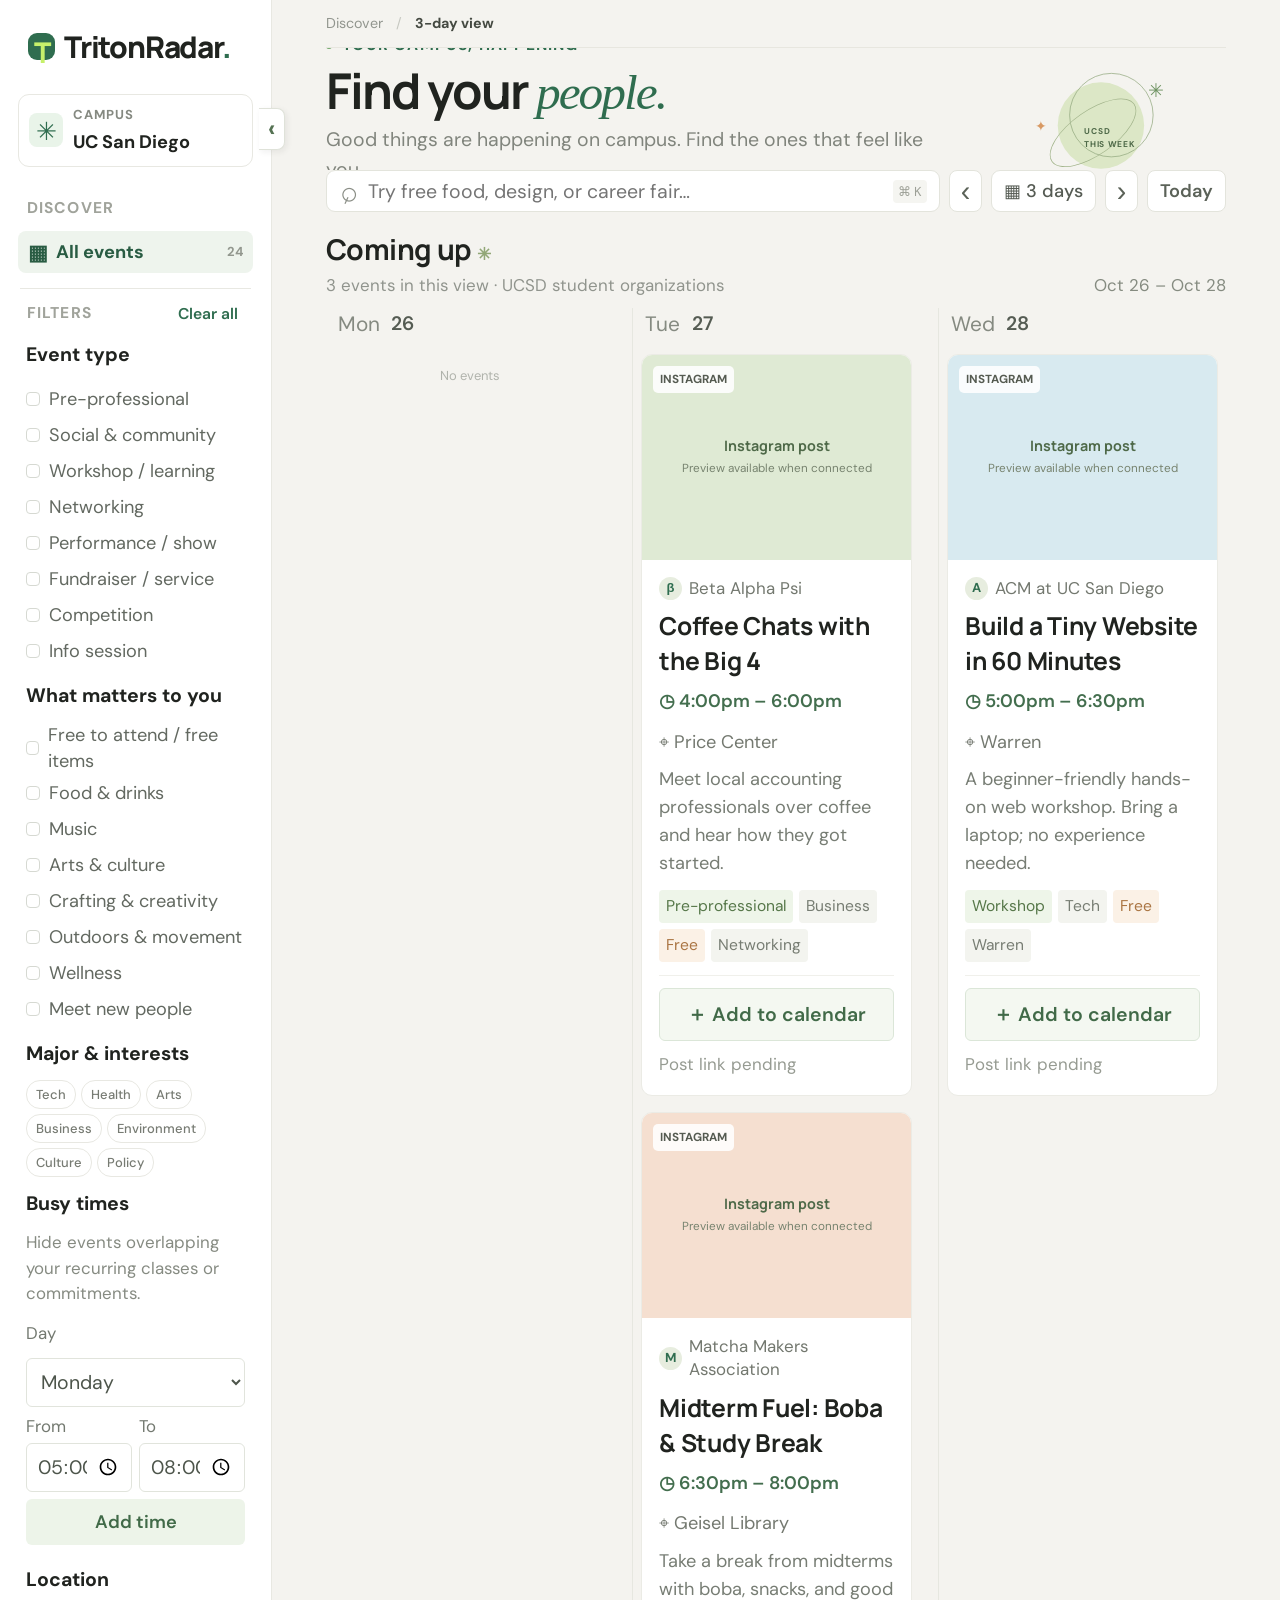
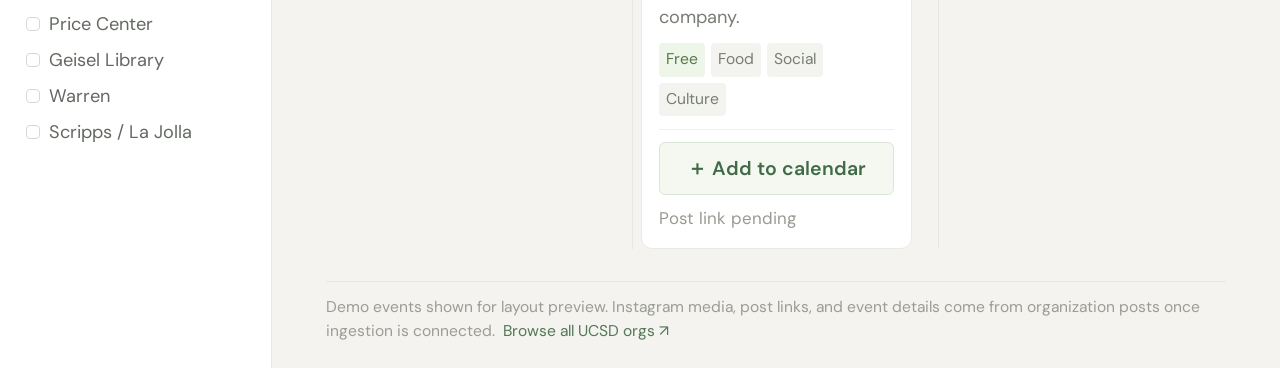
==== commit 298c777a: "Merge pull request #3 from litracy803/front merge frontend" ====
--- a/index.html
+++ b/index.html
@@ -1,27 +1,64 @@
 <!doctype html>
-<html lang="en"><head><meta charset="UTF-8"/><meta name="viewport" content="width=device-width, initial-scale=1.0"/><meta name="theme-color" content="#f4f3ef"/><title>TritonRadar — UC San Diego events</title><link rel="preconnect" href="https://fonts.googleapis.com"><link rel="preconnect" href="https://fonts.gstatic.com" crossorigin><link href="https://fonts.googleapis.com/css2?family=DM+Sans:wght@400;500;600;700&family=Manrope:wght@400;500;600;700;800&display=swap" rel="stylesheet"><link rel="stylesheet" href="src/styles.css"/></head>
-<body><div class="app-shell"><button class="sidebar-tab" id="sidebar-tab" aria-label="Close filters sidebar" title="Close sidebar">‹</button><aside class="sidebar">
-<div class="brand-row"><a class="brand" href="#"><span class="brand-mark">T</span><span>TritonRadar<span class="brand-period">.</span></span></a></div>
-<div class="campus-label"><span class="campus-icon">✳</span><span><small>CAMPUS</small><strong>UC San Diego</strong></span></div>
-<div class="nav-label">DISCOVER</div><a class="nav-item active" href="#"><span>▦</span> All events <span class="nav-count">24</span></a>
-<div class="sidebar-divider"></div><div class="filter-heading"><span>FILTERS</span><button id="clear-filters">Clear all</button></div>
-<section class="filter-group" data-filter-group="event-type"><h3>Event type</h3>
-<label><input type="checkbox" value="Pre-professional" class="tag-filter"><span class="check"></span> Pre-professional</label><label><input type="checkbox" value="Social" class="tag-filter"><span class="check"></span> Social & community</label><label><input type="checkbox" value="Workshop" class="tag-filter"><span class="check"></span> Workshop / learning</label><label><input type="checkbox" value="Networking" class="tag-filter"><span class="check"></span> Networking</label><label><input type="checkbox" value="Performance" class="tag-filter"><span class="check"></span> Performance / show</label><label><input type="checkbox" value="Fundraiser" class="tag-filter"><span class="check"></span> Fundraiser / service</label><label><input type="checkbox" value="Competition" class="tag-filter"><span class="check"></span> Competition</label><label><input type="checkbox" value="Info session" class="tag-filter"><span class="check"></span> Info session</label></section>
-<section class="filter-group" data-filter-group="what-matters"><h3>What matters to you</h3><label><input type="checkbox" value="Free" class="tag-filter"><span class="check"></span> Free to attend / free items</label><label><input type="checkbox" value="Food" class="tag-filter"><span class="check"></span> Food & drinks</label><label><input type="checkbox" value="Music" class="tag-filter"><span class="check"></span> Music</label><label><input type="checkbox" value="Arts" class="tag-filter"><span class="check"></span> Arts & culture</label><label><input type="checkbox" value="Creative" class="tag-filter"><span class="check"></span> Crafting & creativity</label><label><input type="checkbox" value="Outdoors" class="tag-filter"><span class="check"></span> Outdoors & movement</label><label><input type="checkbox" value="Wellness" class="tag-filter"><span class="check"></span> Wellness</label><label><input type="checkbox" value="Networking" class="tag-filter"><span class="check"></span> Meet new people</label></section>
-<section class="filter-group" data-filter-group="major-interest"><h3>Major & interests</h3><div class="chip-list"><button class="interest-chip">Tech</button><button class="interest-chip">Health</button><button class="interest-chip">Arts</button><button class="interest-chip">Business</button><button class="interest-chip">Environment</button><button class="interest-chip">Culture</button><button class="interest-chip">Policy</button></div></section>
-<section class="filter-group" data-filter-group="location"><h3>Location</h3><label><input type="checkbox" value="Price Center" class="tag-filter"><span class="check"></span> Price Center</label><label><input type="checkbox" value="Geisel" class="tag-filter"><span class="check"></span> Geisel Library</label><label><input type="checkbox" value="Warren" class="tag-filter"><span class="check"></span> Warren</label><label><input type="checkbox" value="Scripps Pier" class="tag-filter"><span class="check"></span> Scripps / La Jolla</label></section>
-</aside>
-<main class="main-content"><header class="topbar"><div class="breadcrumbs">Discover <span>/</span> <strong>Week</strong></div></header>
-<section class="welcome"><div><div class="eyebrow"><span class="live-dot"></span> YOUR CAMPUS, HAPPENING</div><h1>Find your <em>people.</em></h1><p>Good things are happening on campus. Find the ones that feel like you.</p></div><div class="welcome-art" aria-hidden="true"><div class="sun"></div><span class="spark s1">✳</span><span class="spark s2">✦</span><span class="orbit"></span><span class="art-label">UCSD<br>THIS WEEK</span></div></section>
-<div class="search-row"><div class="search-box"><span>⌕</span><input id="search" placeholder="Try “free food”, “design”, or “career fair”…"/><kbd>⌘ K</kbd></div><button class="week-control" id="prev-week" aria-label="Previous week">‹</button><button class="date-button" id="week-label">▦ <span>This week</span></button><button class="week-control" id="next-week" aria-label="Next week">›</button><button class="today-button" id="today">Today</button></div>
-<div class="section-head"><div><h2>Happening this week <span>✳</span></h2><p id="event-count">Curated from UCSD student organizations</p></div><div class="week-range" id="week-range"></div></div><div class="active-filters" id="active-filters"></div>
-<section class="week-calendar" id="week-calendar" aria-live="polite"></section><div class="empty-state" id="empty-state" hidden><span>☁</span><h3>No events match those filters</h3><p>Try removing a filter or searching something else.</p><button id="empty-clear">Clear filters</button></div>
-<footer>Demo events shown for layout preview. Instagram media, post links, and event details come from organization posts once ingestion is connected. <a href="https://studentorg.ucsd.edu/" target="_blank" rel="noreferrer">Browse all UCSD orgs ↗</a></footer></main></div><script src="src/app.js"></script></body></html>
-
-
-
-
-
-
-
-
+<html lang="en">
+<head>
+  <meta charset="UTF-8" />
+  <meta name="viewport" content="width=device-width, initial-scale=1.0" />
+  <meta name="theme-color" content="#f4f3ef" />
+  <title>TritonRadar — UC San Diego events</title>
+  <link rel="preconnect" href="https://fonts.googleapis.com" />
+  <link rel="preconnect" href="https://fonts.gstatic.com" crossorigin />
+  <link href="https://fonts.googleapis.com/css2?family=DM+Sans:wght@400;500;600;700&family=Manrope:wght@400;500;600;700;800&display=swap" rel="stylesheet" />
+  <link rel="stylesheet" href="src/styles.css" />
+</head>
+<body>
+<div class="app-shell">
+  <button class="sidebar-tab" id="sidebar-tab" aria-label="Close filters sidebar" title="Close sidebar">‹</button>
+  <aside class="sidebar">
+    <div class="brand-row"><a class="brand" href="#"><span class="brand-mark">T</span><span>TritonRadar<span class="brand-period">.</span></span></a></div>
+    <div class="campus-label"><span class="campus-icon">✳</span><span><small>CAMPUS</small><strong>UC San Diego</strong></span></div>
+    <div class="nav-label">DISCOVER</div>
+    <a class="nav-item active" href="#"><span>▦</span> All events <span class="nav-count">24</span></a>
+    <div class="sidebar-divider"></div>
+    <div class="filter-heading"><span>FILTERS</span><button id="clear-filters">Clear all</button></div>
+    <section class="filter-group" data-filter-group="event-type"><h3>Event type</h3>
+      <label><input type="checkbox" value="Pre-professional" class="tag-filter"><span class="check"></span> Pre-professional</label>
+      <label><input type="checkbox" value="Social" class="tag-filter"><span class="check"></span> Social & community</label>
+      <label><input type="checkbox" value="Workshop" class="tag-filter"><span class="check"></span> Workshop / learning</label>
+      <label><input type="checkbox" value="Networking" class="tag-filter"><span class="check"></span> Networking</label>
+      <label><input type="checkbox" value="Performance" class="tag-filter"><span class="check"></span> Performance / show</label>
+      <label><input type="checkbox" value="Fundraiser" class="tag-filter"><span class="check"></span> Fundraiser / service</label>
+      <label><input type="checkbox" value="Competition" class="tag-filter"><span class="check"></span> Competition</label>
+      <label><input type="checkbox" value="Info session" class="tag-filter"><span class="check"></span> Info session</label>
+    </section>
+    <section class="filter-group" data-filter-group="what-matters"><h3>What matters to you</h3>
+      <label><input type="checkbox" value="Free" class="tag-filter"><span class="check"></span> Free to attend / free items</label>
+      <label><input type="checkbox" value="Food" class="tag-filter"><span class="check"></span> Food & drinks</label>
+      <label><input type="checkbox" value="Music" class="tag-filter"><span class="check"></span> Music</label>
+      <label><input type="checkbox" value="Arts" class="tag-filter"><span class="check"></span> Arts & culture</label>
+      <label><input type="checkbox" value="Creative" class="tag-filter"><span class="check"></span> Crafting & creativity</label>
+      <label><input type="checkbox" value="Outdoors" class="tag-filter"><span class="check"></span> Outdoors & movement</label>
+      <label><input type="checkbox" value="Wellness" class="tag-filter"><span class="check"></span> Wellness</label>
+      <label><input type="checkbox" value="Networking" class="tag-filter"><span class="check"></span> Meet new people</label>
+    </section>
+    <section class="filter-group" data-filter-group="major-interest"><h3>Major & interests</h3><div class="chip-list"><button class="interest-chip">Tech</button><button class="interest-chip">Health</button><button class="interest-chip">Arts</button><button class="interest-chip">Business</button><button class="interest-chip">Environment</button><button class="interest-chip">Culture</button><button class="interest-chip">Policy</button></div></section>
+    <section class="filter-group busy-filter"><h3>Busy times</h3><p class="busy-hint">Hide events overlapping your recurring classes or commitments.</p>
+      <div class="busy-form"><label for="busy-day">Day</label><select id="busy-day"><option value="1">Monday</option><option value="2">Tuesday</option><option value="3">Wednesday</option><option value="4">Thursday</option><option value="5">Friday</option><option value="6">Saturday</option><option value="0">Sunday</option></select>
+        <div class="busy-time-row"><label>From <input id="busy-start" type="time" value="17:00"></label><label>To <input id="busy-end" type="time" value="20:00"></label></div><button id="add-busy-time" type="button">Add time</button>
+      </div><p id="busy-message" class="busy-message" aria-live="polite"></p><div id="busy-list" class="busy-list"></div>
+    </section>
+    <section class="filter-group" data-filter-group="location"><h3>Location</h3>
+      <label><input type="checkbox" value="Price Center" class="tag-filter"><span class="check"></span> Price Center</label><label><input type="checkbox" value="Geisel" class="tag-filter"><span class="check"></span> Geisel Library</label><label><input type="checkbox" value="Warren" class="tag-filter"><span class="check"></span> Warren</label><label><input type="checkbox" value="Scripps Pier" class="tag-filter"><span class="check"></span> Scripps / La Jolla</label>
+    </section>
+  </aside>
+  <main class="main-content">
+    <header class="topbar"><div class="breadcrumbs">Discover <span>/</span> <strong>3-day view</strong></div></header>
+    <section class="welcome"><div><div class="eyebrow"><span class="live-dot"></span> YOUR CAMPUS, HAPPENING</div><h1>Find your <em>people.</em></h1><p>Good things are happening on campus. Find the ones that feel like you.</p></div><div class="welcome-art" aria-hidden="true"><div class="sun"></div><span class="spark s1">✳</span><span class="spark s2">✦</span><span class="orbit"></span><span class="art-label">UCSD<br>THIS WEEK</span></div></section>
+    <div class="search-row"><div class="search-box"><span>⌕</span><input id="search" placeholder="Try free food, design, or career fair…" /><kbd>⌘ K</kbd></div><button class="week-control" id="prev-range" aria-label="Previous three days">‹</button><button class="date-button" id="week-label">▦ <span>3 days</span></button><button class="week-control" id="next-range" aria-label="Next three days">›</button><button class="today-button" id="today">Today</button></div>
+    <div class="section-head"><div><h2>Coming up <span>✳</span></h2><p id="event-count">Curated from UCSD student organizations</p></div><div class="week-range" id="week-range"></div></div><div class="active-filters" id="active-filters"></div>
+    <section class="week-calendar" id="week-calendar" aria-live="polite"></section><div class="empty-state" id="empty-state" hidden><span>☁</span><h3>No events match those filters</h3><p>Try removing a filter or changing your busy times.</p><button id="empty-clear">Clear filters</button></div>
+    <footer>Demo events shown for layout preview. Instagram media, post links, and event details come from organization posts once ingestion is connected. <a href="https://studentorg.ucsd.edu/" target="_blank" rel="noreferrer">Browse all UCSD orgs ↗</a></footer>
+  </main>
+</div>
+<script src="src/app.js"></script>
+</body>
+</html>
--- a/src/styles.css
+++ b/src/styles.css
@@ -15,3 +15,16 @@
 .sidebar{overflow:visible}
 /* Sidebar tab sits outside the collapsing panel so it cannot be clipped or hidden */
 .sidebar-tab{position:fixed!important;left:239px!important;top:108px!important;right:auto!important;width:26px;height:42px;z-index:50;border:1px solid #dfe2d9;border-left:0;border-radius:0 8px 8px 0;background:#fff;color:#557253;box-shadow:2px 2px 6px #20231f12;font:700 19px 'DM Sans';line-height:1;cursor:pointer}.sidebar-closed .sidebar-tab{left:0!important}.sidebar-closed .sidebar{width:0;padding:0;border:0;overflow:hidden}.sidebar-closed .sidebar>*{visibility:hidden}.sidebar-closed .sidebar-tab{visibility:visible!important}@media(max-width:720px){.sidebar{display:flex;position:fixed;z-index:40;left:0;top:0;bottom:0;width:252px;overflow-y:auto;box-shadow:4px 0 18px #20231f18}.sidebar-closed .sidebar{display:none}.sidebar-tab{left:239px!important;top:85px!important}.sidebar-closed .sidebar-tab{left:0!important}}
+.calendar-component{display:block;max-width:100%;font-family:'DM Sans',sans-serif}.card-actions add-to-calendar-button{font-size:10px}
+/* Three-day calendar layout and busy-time availability filters */
+.week-calendar{grid-template-columns:repeat(3,minmax(0,1fr));gap:18px;align-items:stretch}.day-column{padding:0 8px}.day-heading{justify-content:flex-start;font-size:13px;padding:0 4px 14px}.day-heading b{width:30px;height:30px;font-size:13px}.day-events{gap:14px}.event-image{height:190px}.card-body{padding:15px}.org-row{font-size:11px}.org-avatar{width:23px;height:23px}.event-card h3{font-size:16px}.event-meta{flex-direction:row;flex-wrap:wrap;font-size:12px;gap:12px}.event-description{font-size:12px;line-height:1.55}.tag{font-size:10px}.card-actions{align-items:stretch}.calendar-component{display:block;width:100%;max-width:100%;min-width:0;overflow:hidden}.card-actions add-to-calendar-button{display:block;width:100%;max-width:100%;min-width:0;font-size:10px}.busy-hint{font-size:10px;line-height:1.45;color:#868b82;margin:0 0 9px}.busy-form{display:grid;gap:7px}.busy-form>label,.busy-time-row label{font-size:10px;color:#737970}.busy-form select,.busy-form input{width:100%;border:1px solid #e1e4dc;background:#fff;border-radius:6px;padding:7px;font:11px 'DM Sans';color:#4d554b}.busy-time-row{display:grid;grid-template-columns:1fr 1fr;gap:7px}.busy-time-row label{display:grid;gap:4px}.busy-form>button{border:0;background:#edf4e9;color:#416a48;border-radius:6px;padding:8px;font:600 10px 'DM Sans';cursor:pointer}.busy-list{display:grid;gap:5px;margin-top:8px}.busy-item{display:flex;align-items:center;justify-content:space-between;gap:5px;border-radius:6px;background:#f3f5ef;padding:5px 7px;font-size:9px;color:#596153}.busy-item button{border:0;background:transparent;color:#7d8378;font-size:15px;cursor:pointer;line-height:1}.week-control{cursor:pointer}@media(max-width:1000px){.week-calendar{grid-template-columns:repeat(2,minmax(0,1fr))}.event-image{height:170px}}@media(max-width:720px){.week-calendar{grid-template-columns:1fr;gap:18px}.event-image{height:200px}.card-body{padding:15px}.event-card h3{font-size:16px}.event-meta{font-size:12px}.event-description{font-size:12px}}
+/* Increase overall reading size and make busy-time controls comfortable to use */
+body{font-size:16px}.sidebar{width:272px}.sidebar-tab{left:259px!important}.sidebar-closed .sidebar-tab{left:0!important}.nav-label,.filter-heading{font-size:12px}.nav-item{font-size:14px;height:42px}.filter-group h3{font-size:14px;margin-bottom:11px}.filter-group label{font-size:13px;min-height:32px;height:auto;line-height:1.35}.filter-heading button{font-size:12px}.brand{font-size:23px}.campus-label strong{font-size:14px}.campus-label small{font-size:10px}.welcome h1{font-size:34px}.welcome p{font-size:13px}.eyebrow{font-size:11px}.search-box input{font-size:13px}.date-button,.today-button{font-size:13px}.section-head h2{font-size:20px}.section-head p,.week-range{font-size:12px}.day-heading{font-size:15px}.event-card h3{font-size:18px}.org-row{font-size:12px}.event-meta{font-size:13px}.event-description{font-size:13px}.tag{font-size:11px}.source-link,.source-pending{font-size:12px}.busy-hint{font-size:12px}.busy-form>label,.busy-time-row label{font-size:12px}.busy-form select,.busy-form input{font-size:14px;padding:9px}.busy-form>button{font-size:13px;padding:10px}.busy-item{font-size:12px;padding:7px 9px}.busy-item button{font-size:18px}.busy-message{font-size:12px;color:#557253;margin:2px 0}.calendar-component{width:100%;max-width:100%;overflow:hidden}.card-actions add-to-calendar-button{width:100%;max-width:100%;min-width:0;display:block}@media(max-width:720px){.sidebar{width:272px}.sidebar-tab{left:259px!important}.sidebar-closed .sidebar-tab{left:0!important}.welcome h1{font-size:30px}.event-card h3{font-size:18px}}
+/* Busy-time form fix: checkbox visuals must not hide time inputs */
+.filter-group input[type="checkbox"]{position:absolute;opacity:0}.busy-filter input[type="time"]{position:static;opacity:1;pointer-events:auto;display:block;min-width:0;height:auto}.busy-filter select{position:static;opacity:1;pointer-events:auto;display:block}.busy-filter label{cursor:default}.busy-form input[type="time"]::-webkit-calendar-picker-indicator{cursor:pointer}
+/* Larger type and a reliable native calendar chooser */
+body{font-size:17px}.filter-group h3{font-size:16px}.filter-group label{font-size:14px;min-height:35px}.busy-hint,.busy-form>label,.busy-time-row label{font-size:13px}.busy-form select,.busy-form input{font-size:15px;padding:10px}.busy-form>button{font-size:14px;padding:11px}.busy-item{font-size:13px}.busy-message{font-size:13px}.day-heading{font-size:16px}.org-row{font-size:13px}.event-card h3{font-size:19px}.event-meta,.event-description{font-size:14px}.tag{font-size:12px}.add-calendar-button{width:100%;max-width:100%;min-width:0;border:1px solid #dbe6d8;background:#f4f8f1;color:#416a48;border-radius:6px;padding:11px 12px;font:600 14px 'DM Sans';text-align:center;cursor:pointer;white-space:normal}.calendar-menu{position:relative;z-index:20;display:grid;gap:2px;width:100%;margin-top:5px;padding:5px;background:white;border:1px solid #e3e7dd;border-radius:7px;box-shadow:0 5px 15px #20231f18}.calendar-menu[hidden]{display:none}.calendar-menu a,.calendar-menu button{display:block;width:100%;border:0;background:#fff;border-radius:4px;padding:9px 10px;text-align:left;color:#426b49;text-decoration:none;font:500 13px 'DM Sans';cursor:pointer}.calendar-menu a:hover,.calendar-menu button:hover{background:#f3f6ef}.card-actions{min-width:0}.event-card,.card-body{min-width:0}.source-link,.source-pending{font-size:13px}
+/* User requested a 2x text scale; keep placeholder text at the scaled input size. */
+input::placeholder{font-size:inherit}.filter-group input[type="checkbox"]+.check:after{font-size:20px}
+/* Comfortable larger text scale (replaces the temporary 2x scale) */
+body{font-size:16px;line-height:1.5}.nav-label,.filter-heading{font-size:12px}.nav-item{font-size:14px;height:42px}.filter-group h3{font-size:15px;margin-bottom:12px}.filter-group label{font-size:14px;line-height:1.45;min-height:36px}.filter-heading button{font-size:12px}.campus-label strong{font-size:14px}.welcome h1{font-size:38px;line-height:1.15}.welcome p{font-size:15px;line-height:1.5}.eyebrow{font-size:12px}.search-box input{font-size:15px}.date-button,.today-button{font-size:14px}.section-head h2{font-size:22px}.section-head p,.week-range{font-size:13px}.day-heading{font-size:16px}.day-heading b{font-size:15px}.org-row{font-size:13px;line-height:1.4}.event-card h3{font-size:19px;line-height:1.4}.event-meta,.event-description{font-size:14px;line-height:1.55}.tag{font-size:12px;padding:5px 7px}.source-link,.source-pending{font-size:13px}.busy-hint{font-size:13px;line-height:1.5}.busy-form>label,.busy-time-row label{font-size:13px}.busy-form select,.busy-form input{font-size:15px;padding:10px}.busy-form>button{font-size:14px;padding:11px}.busy-item{font-size:13px;padding:8px 10px}.busy-item button{font-size:18px}.busy-message{font-size:13px}.add-calendar-button{font-size:15px;padding:12px}.calendar-menu a,.calendar-menu button{font-size:14px;padding:10px 12px}.event-image{height:205px}.card-body{padding:17px}.day-events{gap:16px}.event-meta{gap:12px}.event-description{margin:0 0 12px}.tags{gap:6px}.card-actions{gap:11px;padding-top:12px;margin-top:13px}.empty-state h3{font-size:20px}.empty-state p{font-size:14px}footer{font-size:12px;line-height:1.5}@media(max-width:720px){.welcome h1{font-size:32px}.event-card h3{font-size:19px}.event-description,.event-meta{font-size:14px}.event-image{height:210px}}
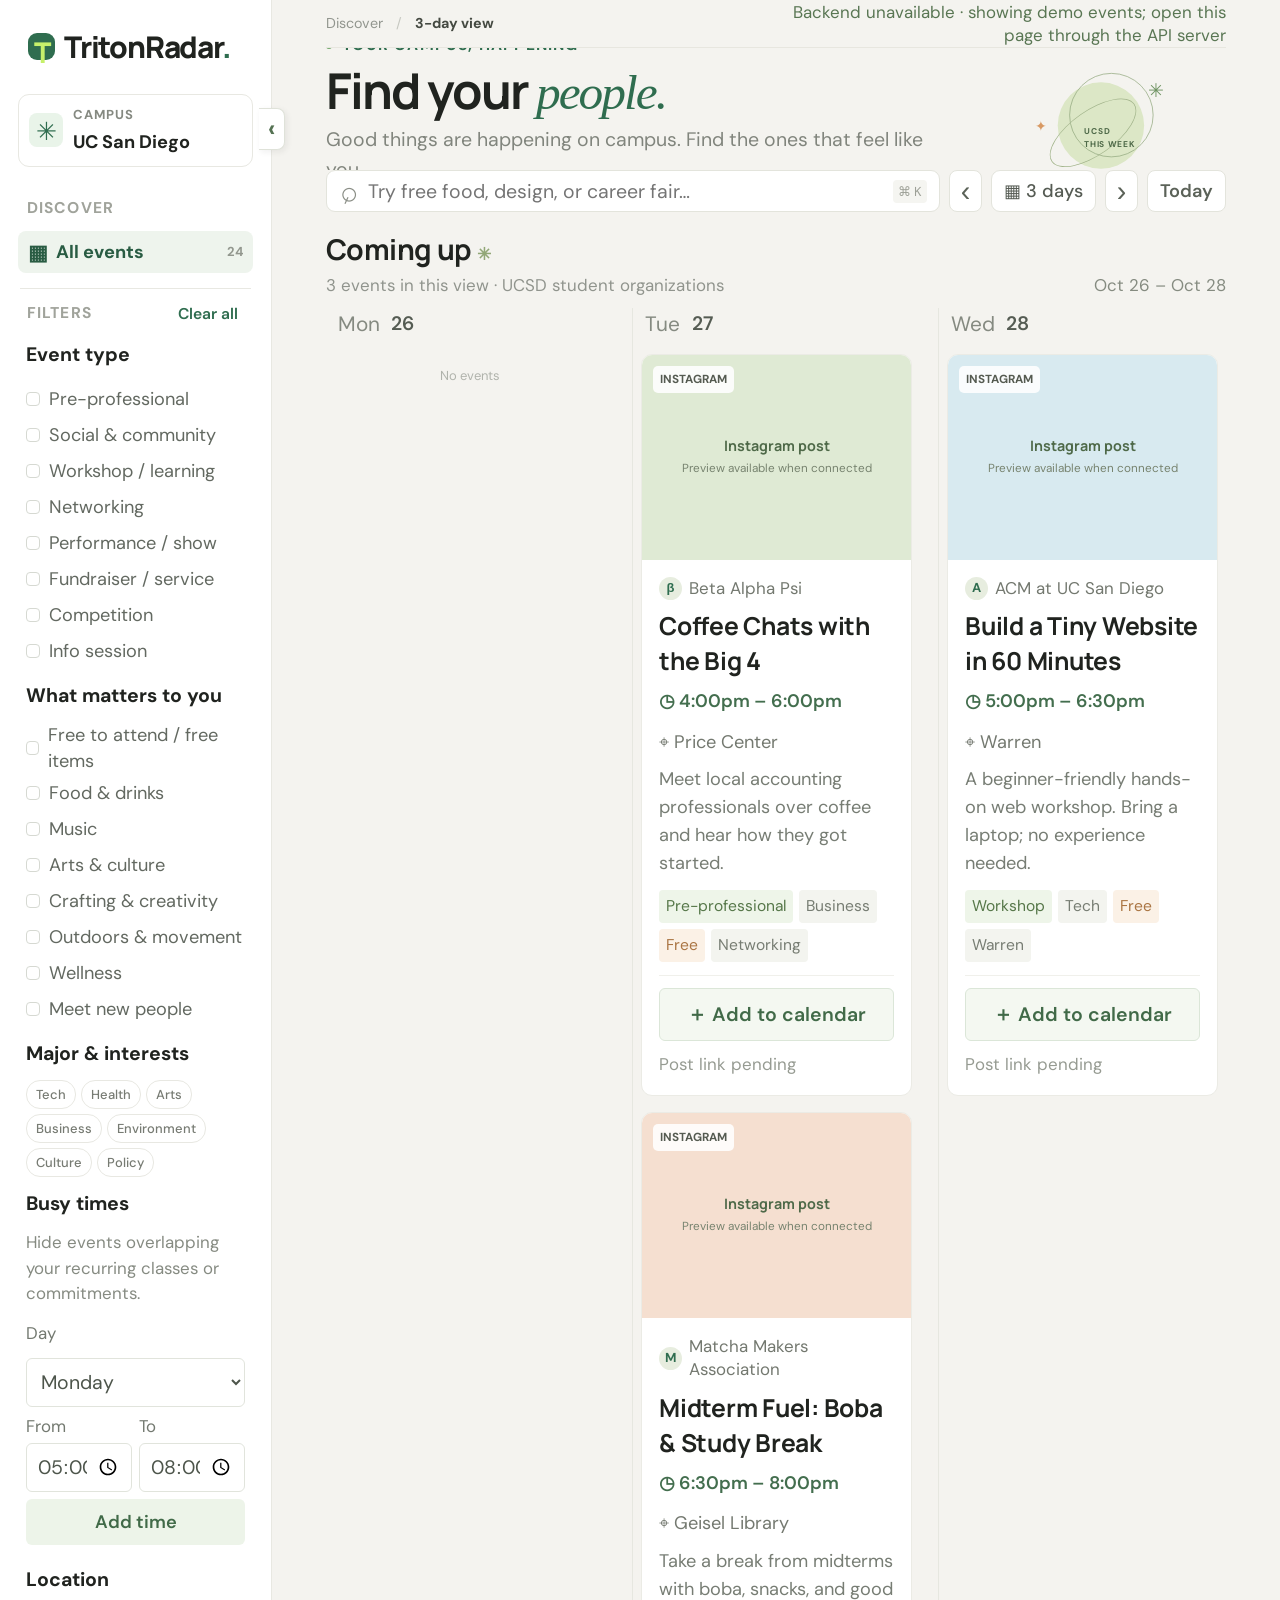
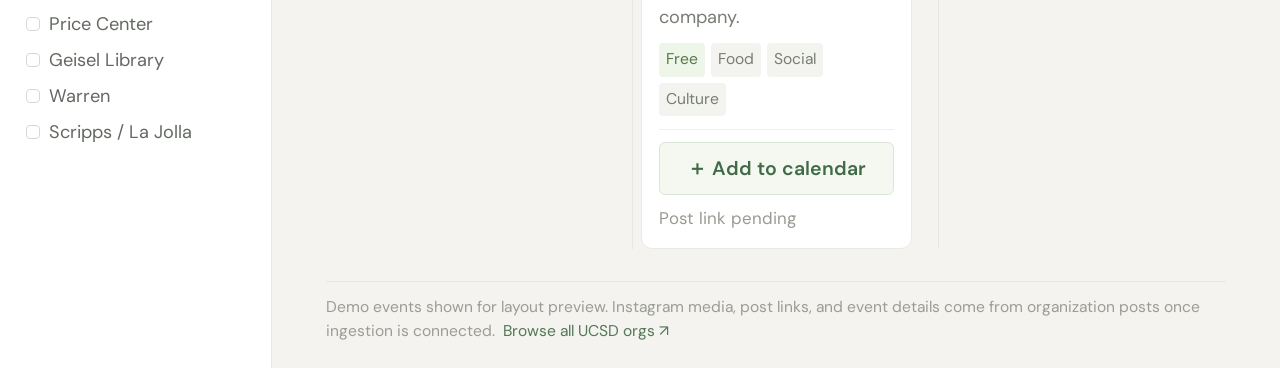
==== commit 29fb61d1: "env" ====
--- a/index.html
+++ b/index.html
@@ -51,7 +51,7 @@
     </section>
   </aside>
   <main class="main-content">
-    <header class="topbar"><div class="breadcrumbs">Discover <span>/</span> <strong>3-day view</strong></div></header>
+    <header class="topbar"><div class="breadcrumbs">Discover <span>/</span> <strong>3-day view</strong></div><span class="backend-status" id="backend-status" role="status">Connecting to event service…</span></header>
     <section class="welcome"><div><div class="eyebrow"><span class="live-dot"></span> YOUR CAMPUS, HAPPENING</div><h1>Find your <em>people.</em></h1><p>Good things are happening on campus. Find the ones that feel like you.</p></div><div class="welcome-art" aria-hidden="true"><div class="sun"></div><span class="spark s1">✳</span><span class="spark s2">✦</span><span class="orbit"></span><span class="art-label">UCSD<br>THIS WEEK</span></div></section>
     <div class="search-row"><div class="search-box"><span>⌕</span><input id="search" placeholder="Try free food, design, or career fair…" /><kbd>⌘ K</kbd></div><button class="week-control" id="prev-range" aria-label="Previous three days">‹</button><button class="date-button" id="week-label">▦ <span>3 days</span></button><button class="week-control" id="next-range" aria-label="Next three days">›</button><button class="today-button" id="today">Today</button></div>
     <div class="section-head"><div><h2>Coming up <span>✳</span></h2><p id="event-count">Curated from UCSD student organizations</p></div><div class="week-range" id="week-range"></div></div><div class="active-filters" id="active-filters"></div>
@@ -62,3 +62,4 @@
 <script src="src/app.js"></script>
 </body>
 </html>
+
--- a/src/styles.css
+++ b/src/styles.css
@@ -28,3 +28,4 @@
 input::placeholder{font-size:inherit}.filter-group input[type="checkbox"]+.check:after{font-size:20px}
 /* Comfortable larger text scale (replaces the temporary 2x scale) */
 body{font-size:16px;line-height:1.5}.nav-label,.filter-heading{font-size:12px}.nav-item{font-size:14px;height:42px}.filter-group h3{font-size:15px;margin-bottom:12px}.filter-group label{font-size:14px;line-height:1.45;min-height:36px}.filter-heading button{font-size:12px}.campus-label strong{font-size:14px}.welcome h1{font-size:38px;line-height:1.15}.welcome p{font-size:15px;line-height:1.5}.eyebrow{font-size:12px}.search-box input{font-size:15px}.date-button,.today-button{font-size:14px}.section-head h2{font-size:22px}.section-head p,.week-range{font-size:13px}.day-heading{font-size:16px}.day-heading b{font-size:15px}.org-row{font-size:13px;line-height:1.4}.event-card h3{font-size:19px;line-height:1.4}.event-meta,.event-description{font-size:14px;line-height:1.55}.tag{font-size:12px;padding:5px 7px}.source-link,.source-pending{font-size:13px}.busy-hint{font-size:13px;line-height:1.5}.busy-form>label,.busy-time-row label{font-size:13px}.busy-form select,.busy-form input{font-size:15px;padding:10px}.busy-form>button{font-size:14px;padding:11px}.busy-item{font-size:13px;padding:8px 10px}.busy-item button{font-size:18px}.busy-message{font-size:13px}.add-calendar-button{font-size:15px;padding:12px}.calendar-menu a,.calendar-menu button{font-size:14px;padding:10px 12px}.event-image{height:205px}.card-body{padding:17px}.day-events{gap:16px}.event-meta{gap:12px}.event-description{margin:0 0 12px}.tags{gap:6px}.card-actions{gap:11px;padding-top:12px;margin-top:13px}.empty-state h3{font-size:20px}.empty-state p{font-size:14px}footer{font-size:12px;line-height:1.5}@media(max-width:720px){.welcome h1{font-size:32px}.event-card h3{font-size:19px}.event-description,.event-meta{font-size:14px}.event-image{height:210px}}
+.backend-status{font-size:13px;color:#597653;max-width:50%;text-align:right;line-height:1.35}.backend-status:empty{display:none}@media(max-width:720px){.backend-status{font-size:11px;max-width:58%}}
